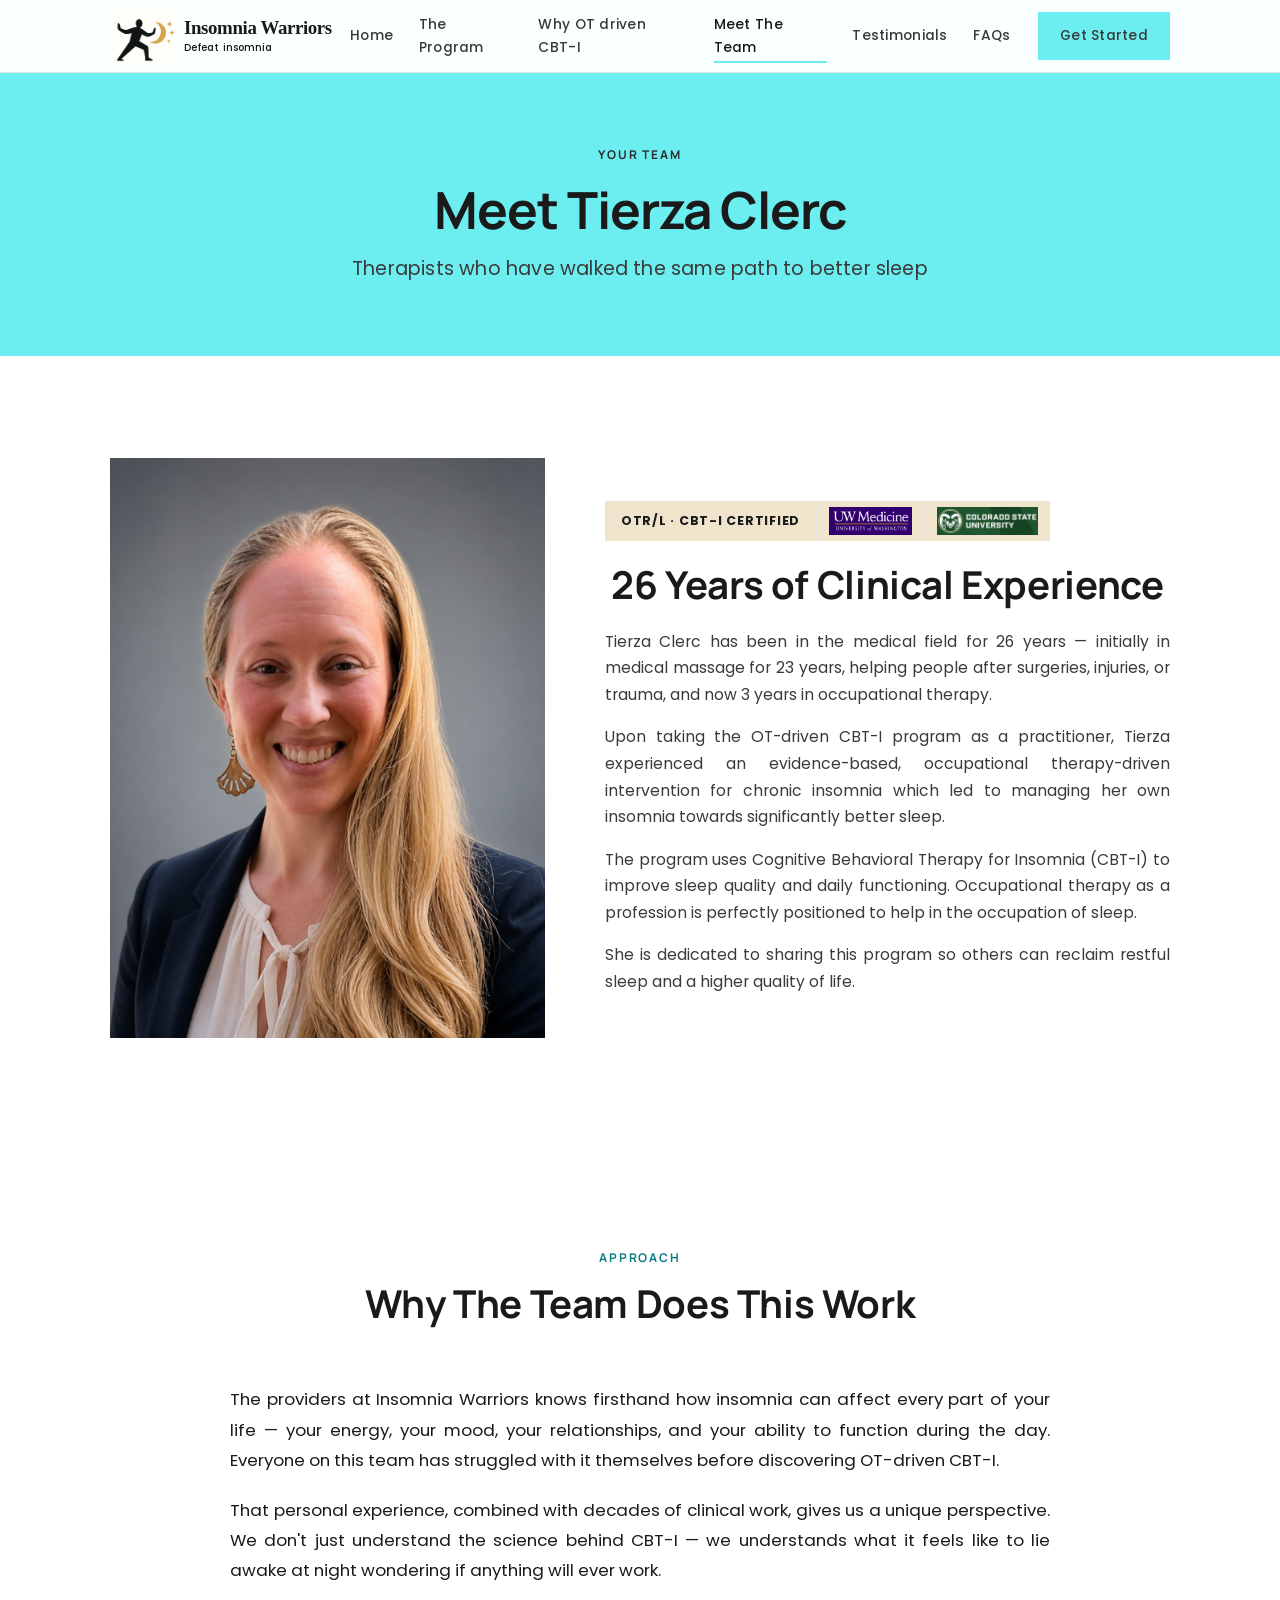
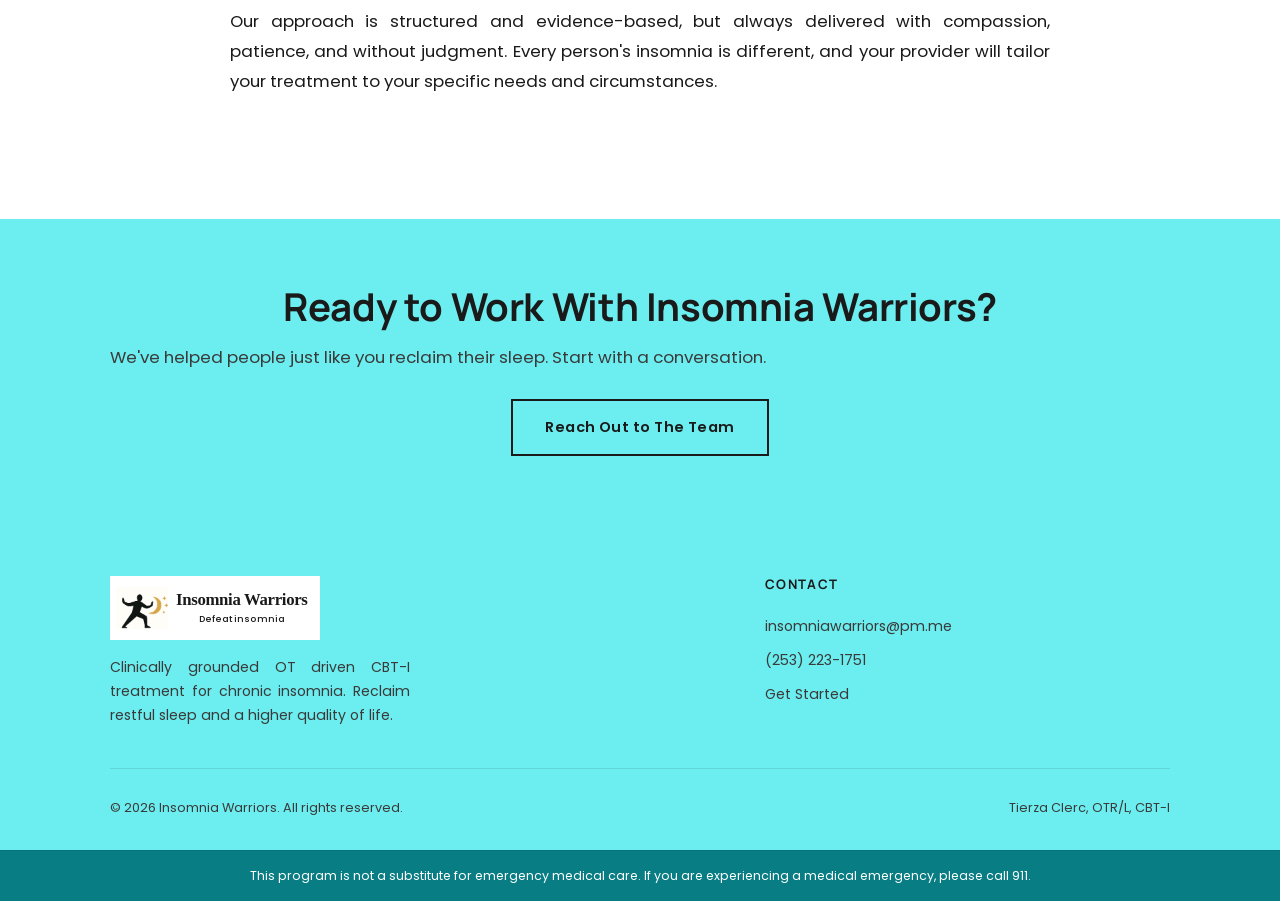
==== about.html @ e875974c "css cleanup" ====
<!DOCTYPE html>
<html lang="en">
<head>
  <meta charset="UTF-8">
  <meta name="viewport" content="width=device-width, initial-scale=1.0">
  <title>Meet Tierza Clerc — Insomnia Warriors</title>
  <meta name="description" content="Meet Tierza Clerc, OTR/L, CBT-I — a therapist with 26 years of clinical experience who has walked the same path to better sleep.">
  <link rel="canonical" href="https://www.insomniawarriors.com/about.html">
  <meta property="og:title" content="Meet Tierza Clerc — Insomnia Warriors">
  <meta property="og:description" content="Meet Tierza Clerc, OTR/L, CBT-I — a therapist with 26 years of clinical experience who has walked the same path to better sleep.">
  <meta property="og:image" content="https://www.insomniawarriors.com/images/logo.png">
  <meta property="og:url" content="https://www.insomniawarriors.com/about.html">
  <meta property="og:type" content="website">
  <meta property="og:site_name" content="Insomnia Warriors">
  <meta name="twitter:card" content="summary_large_image">
  <meta name="twitter:title" content="Meet Tierza Clerc — Insomnia Warriors">
  <meta name="twitter:description" content="Meet Tierza Clerc, OTR/L, CBT-I — a therapist with 26 years of clinical experience who has walked the same path to better sleep.">
  <meta name="twitter:image" content="https://www.insomniawarriors.com/images/logo.png">
  <link rel="icon" type="image/png" sizes="32x32" href="images/favicons/favicon-32x32.png">
  <link rel="icon" type="image/png" sizes="16x16" href="images/favicons/favicon-16x16.png">
  <link rel="icon" href="images/favicons/favicon.ico" sizes="any">
  <link rel="apple-touch-icon" sizes="180x180" href="images/favicons/apple-touch-icon.png">
  <link rel="manifest" href="site.webmanifest">
  <meta name="theme-color" content="#6CEDEF">
  <link rel="preconnect" href="https://fonts.googleapis.com">
  <link rel="preconnect" href="https://fonts.gstatic.com" crossorigin>
  <link href="https://fonts.googleapis.com/css2?family=Manrope:wght@500;700&family=Poppins:ital,wght@0,300;0,400;0,500;0,600;0,700;1,400&display=swap" rel="stylesheet">
  <link rel="stylesheet" href="styles.css?v=20260510d">
  <script type="application/ld+json">
  {
    "@context": "https://schema.org",
    "@type": "Person",
    "name": "Tierza Clerc",
    "jobTitle": "Occupational Therapist & CBT-I Provider",
    "description": "Tierza Clerc has been in the medical field for 26 years — initially in medical massage for 23 years and now 3 years in occupational therapy. She is CBT-I certified and dedicated to helping people reclaim restful sleep.",
    "image": "https://www.insomniawarriors.com/images/tierza-clerc.png",
    "url": "https://www.insomniawarriors.com/about.html",
    "worksFor": {
        "@type": "MedicalBusiness",
        "name": "Insomnia Warriors",
        "url": "https://www.insomniawarriors.com/"
    },
    "credential": [
        {
            "@type": "EducationalOccupationalCredential",
            "credentialCategory": "OTR/L"
        },
        {
            "@type": "EducationalOccupationalCredential",
            "credentialCategory": "CBT-I Certified"
        }
    ],
    "alumniOf": [
        {
            "@type": "CollegeOrUniversity",
            "name": "UW Medicine",
            "url": "https://www.uwmedicine.org"
        },
        {
            "@type": "CollegeOrUniversity",
            "name": "Colorado State University",
            "url": "https://www.colostate.edu"
        }
    ],
    "knowsAbout": [
        "Cognitive Behavioral Therapy for Insomnia",
        "CBT-I",
        "Occupational Therapy",
        "Chronic Insomnia",
        "Sleep Medicine"
    ]
}
  </script>
</head>
<body>

  <!-- ====== HEADER ====== -->
  <header class="site-header" id="site-header">
    <div class="container header-inner">
      <a href="index.html" class="logo brand-lockup" aria-label="Insomnia Warriors home">
        <img src="images/logo-cropped.png" alt="" class="logo-mark" aria-hidden="true">
        <span class="logo-type">
          <span class="logo-name">Insomnia Warriors</span>
          <span class="logo-tagline">Defeat insomnia</span>
        </span>
      </a>
      <nav class="nav-links" id="nav-links">
        <a href="index.html">Home</a>
        <a href="program.html">The Program</a>
        <a href="why-cbti.html">Why OT driven CBT-I</a>
        <a href="about.html" class="active">Meet The Team</a>
        <a href="testimonials.html">Testimonials</a>
        <a href="faqs.html">FAQs</a>
        <a href="contact.html" class="btn btn-primary nav-cta">Get Started</a>
      </nav>
      <button class="nav-toggle" id="nav-toggle" aria-label="Toggle navigation" aria-controls="nav-links" aria-expanded="false">
        <span></span><span></span><span></span>
      </button>
    </div>
  </header>

  <main>
  <!-- ====== PAGE HEADER ====== -->
  <section class="page-header">
    <div class="container">
      <span class="section-label">Your Team</span>
      <h1>Meet Tierza Clerc</h1>
      <p class="subtitle">Therapists who have walked the same path to better sleep</p>
    </div>
  </section>

  <!-- ====== ABOUT ====== -->
  <section class="section">
    <div class="container">
      <div class="about-grid">
        <div class="about-image">
          <img src="images/tierza-clerc.png" alt="Tierza Clerc, OTR/L, CBT-I">
        </div>
        <div class="about-content">
          <div class="credential-block">
            <span class="credential-tag">OTR/L · CBT-I Certified</span>
            <div class="credentials-bar">
              <a href="https://www.uwmedicine.org" target="_blank" rel="noopener"><img src="images/uw-medicine.png" alt="UW Medicine"></a>
              <a href="https://www.colostate.edu" target="_blank" rel="noopener"><img src="images/colorado-state.png" alt="Colorado State University"></a>
            </div>
          </div>
          <div class="split-lead">
            <h2>26 Years of Clinical Experience</h2>
          </div>
          <p>Tierza Clerc has been in the medical field for 26 years — initially in medical massage for 23 years, helping people after surgeries, injuries, or trauma, and now 3 years in occupational therapy.</p>
          <p>Upon taking the OT-driven CBT-I program as a practitioner, Tierza experienced an evidence-based, occupational therapy-driven intervention for chronic insomnia which led to managing her own insomnia towards significantly better sleep.</p>
          <p>The program uses Cognitive Behavioral Therapy for Insomnia (CBT-I) to improve sleep quality and daily functioning. Occupational therapy as a profession is perfectly positioned to help in the occupation of sleep.</p>
          <p>She is dedicated to sharing this program so others can reclaim restful sleep and a higher quality of life.</p>
        </div>
      </div>
    </div>
  </section>

  <!-- ====== PHILOSOPHY ====== -->
  <section class="section section-cream">
    <div class="container">
      <div class="section-header">
        <span class="section-label">Approach</span>
        <h2>Why The Team Does This Work</h2>
      </div>
      <div class="prose-block">
        <p>The providers at Insomnia Warriors knows firsthand how insomnia can affect every part of your life — your energy, your mood, your relationships, and your ability to function during the day. Everyone on this team has struggled with it themselves before discovering OT-driven CBT-I.</p>
        <p>That personal experience, combined with decades of clinical work, gives us a unique perspective. We don't just understand the science behind CBT-I — we understands what it feels like to lie awake at night wondering if anything will ever work.</p>
        <p>Our approach is structured and evidence-based, but always delivered with compassion, patience, and without judgment. Every person's insomnia is different, and your provider will tailor your treatment to your specific needs and circumstances.</p>
      </div>
    </div>
  </section>

  <!-- ====== CTA ====== -->
  <section class="cta-banner">
    <div class="container">
      <h2>Ready to Work With Insomnia Warriors?</h2>
      <p>We've helped people just like you reclaim their sleep. Start with a conversation.</p>
      <a href="contact.html" class="btn btn-outline">Reach Out to The Team</a>
    </div>
  </section>
  </main>

  <!-- ====== FOOTER ====== -->
  <footer class="site-footer">
    <div class="container">
      <div class="footer-grid">
        <div class="footer-brand">
          <a href="index.html" class="logo footer-lockup" aria-label="Insomnia Warriors home">
            <img src="images/logo-cropped.png" alt="" class="footer-logo-mark" aria-hidden="true">
            <span class="logo-type">
              <span class="logo-name">Insomnia Warriors</span>
              <span class="logo-tagline">Defeat insomnia</span>
            </span>
          </a>
          <p>Clinically grounded OT driven CBT-I treatment for chronic insomnia. Reclaim restful sleep and a higher quality of life.</p>
        </div>
        <div class="footer-links">
          <h4>Contact</h4>
          <a href="mailto:insomniawarriors@pm.me" aria-label="Email Insomnia Warriors" title="Email Insomnia Warriors">insomniawarriors@pm.me</a>
          <a href="tel:+12532231751" aria-label="Call Insomnia Warriors" title="Call Insomnia Warriors">(253) 223-1751</a>
          <a href="contact.html">Get Started</a>
        </div>
      </div>
      <div class="footer-bottom">
        <span>&copy; 2026 Insomnia Warriors. All rights reserved.</span>
        <span>Tierza Clerc, OTR/L, CBT-I</span>
      </div>
    </div>
  </footer>
  <div class="disclaimer">This program is not a substitute for emergency medical care. If you are experiencing a medical emergency, please call 911.</div>

  <script>
    const header = document.getElementById('site-header');
    const navToggle = document.getElementById('nav-toggle');
    const navLinks = document.getElementById('nav-links');
    window.addEventListener('scroll', () => header.classList.toggle('scrolled', window.scrollY > 40));
    navToggle.addEventListener('click', () => {
      const isOpen = navLinks.classList.toggle('open');
      navToggle.setAttribute('aria-expanded', String(isOpen));
      document.body.classList.toggle('nav-open', isOpen);
    });
    navLinks.addEventListener('click', (event) => {
      if (event.target.tagName !== 'A') return;
      navLinks.classList.remove('open');
      navToggle.setAttribute('aria-expanded', 'false');
      document.body.classList.remove('nav-open');
    });
  </script>
</body>
</html>
---- styles.css ----
*, *::before, *::after { box-sizing: border-box; margin: 0; padding: 0; }

.sr-only {
  position: absolute;
  width: 1px;
  height: 1px;
  padding: 0;
  margin: -1px;
  overflow: hidden;
  clip: rect(0,0,0,0);
  white-space: nowrap;
  border: 0;
}

:root {
  --turquoise:       #6CEDEF;
  --turquoise-dark:  #087D83;
  --turquoise-light: #96F3F5;
  --turquoise-pale:  #E8FCFD;
  --black:           #1a1a1a;
  --charcoal:        #2c2c2c;
  --dark-gray:       #3a3a3a;
  --mid-gray:        #6b6b6b;
  --light-gray:      #a0a0a0;
  --border:          #e5e5e5;
  --cream:           var(--turquoise-pale);
  --cream-light:     #f5fcfb;
  --white:           #ffffff;
  --gold:            #8A651F;
  --gold-dark:       #6F5018;
  --gold-light:      #f0e4cc;
  --gold-pale:       #faf5ec;
  --text:            #1a1a1a;
  --text-light:      #6b6b6b;

  --font-heading: 'Manrope', -apple-system, BlinkMacSystemFont, 'Segoe UI', sans-serif;
  --font-body:    'Poppins', -apple-system, BlinkMacSystemFont, 'Segoe UI', sans-serif;

  --section-pad: clamp(60px, 8vw, 120px);
  --container:   1140px;
  --content:     820px;

  --ease: cubic-bezier(0.4, 0, 0.2, 1);
}

html { scroll-behavior: smooth; font-size: 16px; }

body {
  font-family: var(--font-body);
  color: var(--text);
  background: var(--white);
  line-height: 1.7;
  font-weight: 400;
  -webkit-font-smoothing: antialiased;
}

img { max-width: 100%; height: auto; display: block; }
a { color: inherit; text-decoration: none; }

.container {
  width: 100%;
  max-width: var(--container);
  margin: 0 auto;
  padding: 0 clamp(20px, 4vw, 40px);
}

h1, h2, h3, h4 {
  font-family: var(--font-heading);
  font-weight: 700;
  line-height: 1.25;
  color: var(--black);
}
h1 { font-size: clamp(2.2rem, 4vw, 3.4rem); letter-spacing: -0.02em; }
h2 { font-size: clamp(1.8rem, 3vw, 2.6rem); letter-spacing: -0.01em; }
h3 { font-size: clamp(1.3rem, 2vw, 1.6rem); }
h4 { font-size: 1.15rem; }

.subtitle {
  font-family: var(--font-body);
  font-size: clamp(1.05rem, 1.5vw, 1.2rem);
  color: var(--mid-gray);
  font-weight: 400;
  letter-spacing: 0.01em;
  text-align: center;
  text-align-last: center;
}

.section-label {
  display: inline-block;
  font-family: var(--font-heading);
  font-size: 0.75rem;
  font-weight: 700;
  letter-spacing: 0.15em;
  text-transform: uppercase;
  color: var(--turquoise-dark);
  margin-bottom: 12px;
}

p {
  margin-bottom: 1em;
  text-align: justify;
  text-align-last: left;
  text-justify: inter-word;
  hyphens: auto;
}
p:last-child { margin-bottom: 0; }

.nav-links p,
.btn p,
.footer-links p,
.contact-detail p,
.detail-text p,
.form-group p,
.faq-question p,
.benefit-card li,
.comparison-table p {
  text-align: initial;
  text-align-last: initial;
}

.btn {
  display: inline-flex;
  align-items: center;
  gap: 8px;
  font-family: var(--font-body);
  font-size: 0.9rem;
  font-weight: 600;
  padding: 14px 32px;
  border-radius: 0;
  border: 2px solid transparent;
  cursor: pointer;
  transition: background 0.3s var(--ease), border-color 0.3s var(--ease), color 0.3s var(--ease), transform 0.3s var(--ease), box-shadow 0.3s var(--ease);
  letter-spacing: 0.03em;
}

.btn-primary {
  background: var(--black);
  color: var(--white);
  border-color: var(--black);
}
.btn-primary:hover {
  background: var(--charcoal);
  border-color: var(--charcoal);
  transform: translateY(-1px);
  box-shadow: 0 4px 16px rgba(0, 0, 0, 0.15);
}

.btn-outline {
  background: transparent;
  color: var(--black);
  border-color: var(--black);
}
.btn-outline:hover {
  background: var(--black);
  color: var(--white);
  transform: translateY(-1px);
}

.site-header {
  position: fixed;
  top: 0; left: 0; right: 0;
  z-index: 1000;
  background: rgba(255, 255, 255, 0.97);
  backdrop-filter: blur(12px);
  border-bottom: 1px solid var(--border);
  transition: box-shadow 0.3s var(--ease);
}

.site-header.scrolled {
  box-shadow: 0 1px 20px rgba(0,0,0,0.06);
}

.header-inner {
  display: flex;
  align-items: center;
  justify-content: space-between;
  height: 72px;
  gap: 20px;
  position: relative;
}

.logo {
  display: flex;
  align-items: center;
  gap: 12px;
  font-family: var(--font-heading);
  font-size: 1.25rem;
  font-weight: 700;
  color: var(--black);
}

.brand-lockup {
  gap: 10px;
  min-width: 220px;
}

.logo-mark {
  width: 64px;
  height: 64px;
  flex: 0 0 64px;
  object-fit: contain;
}

.logo-type {
  display: flex;
  flex-direction: column;
  justify-content: center;
  line-height: 1;
  white-space: nowrap;
}

.logo-name {
  font-family: Georgia, 'Times New Roman', serif;
  font-size: 1.18rem;
  font-weight: 700;
  letter-spacing: -0.02em;
}

.logo-tagline {
  margin-top: 5px;
  font-family: var(--font-body);
  font-size: 0.62rem;
  font-weight: 500;
  letter-spacing: 0.01em;
}

.nav-links {
  display: flex;
  align-items: center;
  gap: clamp(16px, 2vw, 28px);
}

.nav-links a {
  font-family: var(--font-body);
  font-size: 0.86rem;
  font-weight: 500;
  color: var(--dark-gray);
  position: relative;
  transition: color 0.2s;
  letter-spacing: 0.02em;
}
.nav-links a::after {
  content: '';
  position: absolute;
  bottom: -4px;
  left: 0; right: 0;
  height: 2px;
  background: var(--turquoise);
  transform: scaleX(0);
  transition: transform 0.3s var(--ease);
}
.nav-links a:hover,
.nav-links a.active {
  color: var(--black);
}
.nav-links a:hover::after,
.nav-links a.active::after {
  transform: scaleX(1);
}

.nav-cta {
  margin-left: 2px;
  background: var(--turquoise);
  color: var(--black);
  border-color: var(--turquoise);
  padding: 10px 20px;
  min-height: 44px;
  align-items: center;
  white-space: nowrap;
}
.nav-cta:hover {
  background: var(--turquoise-dark);
  border-color: var(--turquoise-dark);
}
.nav-cta::after { display: none; }

.nav-toggle {
  display: none;
  align-items: center;
  justify-content: center;
  flex-direction: column;
  gap: 5px;
  background: none;
  border: none;
  cursor: pointer;
  padding: 8px;
  width: 42px;
  height: 42px;
  border: 1px solid transparent;
  transition: border-color 0.2s, background-color 0.2s;
  position: relative;
}
.nav-toggle:hover,
.nav-toggle:focus-visible {
  border-color: var(--gold);
  outline: none;
  background: var(--gold-pale);
}
.nav-toggle span {
  display: block;
  width: 24px;
  height: 2px;
  background: var(--black);
  transition: opacity 0.3s var(--ease), transform 0.3s var(--ease);
}

.nav-toggle::after {
  content: '×';
  display: none;
  color: var(--black);
  font-size: 2rem;
  font-weight: 300;
  line-height: 1;
  position: absolute;
  top: 50%;
  left: 50%;
  transform: translate(-50%, -54%);
}

.nav-toggle[aria-expanded="true"] span {
  opacity: 0;
  transform: scaleX(0);
}

.nav-toggle[aria-expanded="true"]::after {
  display: block;
}

.hero {
  position: relative;
  min-height: 92vh;
  display: flex;
  align-items: center;
  overflow: hidden;
  background: var(--turquoise);
  padding-top: 72px;
  padding-bottom: 72px;
}

.hero-content {
  position: relative;
  z-index: 2;
  max-width: 750px;
  text-align: center;
  margin: 0 auto;
}

.hero h1 {
  color: var(--black);
  margin-bottom: 20px;
}

.hero-subtitle {
  color: var(--black);
  font-weight: 500;
  margin-bottom: 20px;
}

.hero .subtitle {
  color: var(--black);
  margin-bottom: 28px;
  font-size: 1.1rem;
  font-weight: 400;
  line-height: 1.8;
  text-align: justify;
  text-align-last: left;
}

.hero-actions {
  display: flex;
  gap: 16px;
  flex-wrap: wrap;
  margin-top: 36px;
  justify-content: center;
}

.section {
  padding: var(--section-pad) 0;
}

.section-dark {
  background: var(--turquoise);
  color: var(--black);
}
.section-dark h2, .section-dark h3, .section-dark h4 { color: var(--black); }
.section-dark .section-label { color: var(--charcoal); }

.section-cream { background: var(--white); }

.section-header {
  text-align: center;
  max-width: var(--content);
  margin: 0 auto 56px;
}

.section-header p {
  color: var(--text-light);
  margin-top: 16px;
  font-size: 1.05rem;
  text-align: justify;
  text-align-last: left;
}

.section-footnote {
  color: var(--text-light);
  max-width: var(--content);
  margin-left: auto;
  margin-right: auto;
}

.split-lead {
  text-align: center;
  max-width: var(--content);
  margin-left: auto;
  margin-right: auto;
}

.split-lead p {
  text-align: justify;
  text-align-last: left;
}

.split-lead h2 {
  margin-bottom: 16px;
}

.split-lead p {
  color: var(--text-light);
}

.split-lead .subtitle {
  text-align: center;
  text-align-last: center;
}

.symptoms-grid {
  display: grid;
  grid-template-columns: repeat(auto-fit, minmax(300px, 1fr));
  gap: 20px;
  margin-top: 40px;
}

.symptom-card {
  display: flex;
  align-items: flex-start;
  gap: 16px;
  padding: 24px;
  background: var(--white);
  border: 1px solid var(--border);
  transition: border-color 0.3s var(--ease), box-shadow 0.3s var(--ease);
}

.symptom-card:hover {
  border-color: var(--turquoise);
  box-shadow: 0 4px 20px rgba(214, 163, 75, 0.08);
}

.symptom-icon {
  flex-shrink: 0;
  width: 40px;
  height: 40px;
  display: flex;
  align-items: center;
  justify-content: center;
  background: var(--turquoise-pale);
  color: var(--turquoise-dark);
  font-size: 1.2rem;
}

.symptom-card p {
  font-size: 0.95rem;
  line-height: 1.6;
  color: var(--dark-gray);
}

.about-grid {
  display: grid;
  grid-template-columns: 1fr 1.3fr;
  gap: 60px;
  align-items: center;
}

.about-image {
  position: relative;
  overflow: hidden;
  aspect-ratio: 3/4;
  background: var(--cream);
}

.about-image img {
  width: 100%;
  height: 100%;
  object-fit: cover;
}

.credential-block {
  display: inline-flex;
  align-items: center;
  gap: 0;
  margin-bottom: 20px;
}

.about-content .credential-tag {
  display: flex;
  align-items: center;
  padding: 6px 16px;
  background: var(--gold-light);
  color: var(--black);
  font-size: 0.78rem;
  font-weight: 700;
  letter-spacing: 0.06em;
  text-transform: uppercase;
  height: 40px;
}

.about-content p { color: var(--dark-gray); font-size: 0.98rem; }
.about-content .split-lead { margin-bottom: 20px; }
.about-content .split-lead .subtitle { margin-bottom: 0; }

.cta-wrapper {
  text-align: center;
  margin-top: 20px;
}

.credentials-bar {
  display: flex;
  align-items: center;
  gap: 0;
  flex-wrap: nowrap;
}

.credentials-bar a {
  display: flex;
  align-items: center;
  height: 40px;
  padding: 4px 12px;
  background: var(--gold-light);
  border-left: 1px solid var(--border);
}

.credentials-bar img {
  height: 28px;
  width: auto;
}

.diff-grid {
  display: grid;
  grid-template-columns: repeat(auto-fit, minmax(220px, 1fr));
  gap: 32px;
  margin-top: 48px;
}

.diff-card {
  text-align: center;
  padding: 36px 24px;
}

.diff-card h4 { margin-bottom: 10px; }
.diff-card p { font-size: 0.9rem; color: var(--dark-gray); }

.steps {
  counter-reset: step;
  max-width: var(--content);
  margin: 48px auto 0;
}

.step {
  display: flex;
  gap: 28px;
  padding-bottom: 40px;
  position: relative;
}

.step:not(:last-child)::before {
  content: '';
  position: absolute;
  left: 23px;
  top: 52px;
  bottom: 0;
  width: 2px;
  background: var(--border);
}

.step-number {
  flex-shrink: 0;
  counter-increment: step;
  width: 48px;
  height: 48px;
  display: flex;
  align-items: center;
  justify-content: center;
  background: var(--turquoise-dark);
  color: var(--white);
  font-family: var(--font-heading);
  font-size: 1.1rem;
  font-weight: 700;
}

.step-content h4 {
  margin-bottom: 8px;
  padding-top: 4px;
  color: var(--gold);
}

.step-content p {
  font-size: 0.93rem;
  color: var(--text-light);
  line-height: 1.7;
}

.benefits-grid {
  display: grid;
  grid-template-columns: repeat(auto-fit, minmax(320px, 1fr));
  gap: 28px;
}

.benefit-card {
  padding: 32px;
  background: var(--white);
  border: 1px solid var(--border);
  transition: transform 0.3s var(--ease), box-shadow 0.3s var(--ease);
  text-align: center;
}

.benefit-card:hover {
  transform: translateY(-3px);
  box-shadow: 0 8px 30px rgba(0,0,0,0.06);
}

.benefit-card h4 {
  margin-bottom: 12px;
  display: flex;
  align-items: center;
  justify-content: center;
  gap: 10px;
}

.benefit-card h4 .icon { color: var(--turquoise-dark); font-size: 1.2rem; }

.benefit-card p {
  font-size: 0.92rem;
  color: var(--text-light);
  text-align: justify;
  text-align-last: left;
}

.benefit-card ul {
  list-style: none;
  margin-top: 10px;
  max-width: 360px;
  margin-left: auto;
  margin-right: auto;
  padding-left: 0;
  text-align: left;
}

.benefit-card li {
  position: relative;
  padding-left: 20px;
  margin-bottom: 6px;
  font-size: 0.9rem;
  color: var(--text-light);
}

.benefit-card li::before {
  content: '✓';
  position: absolute;
  left: 0;
  color: var(--turquoise-dark);
  font-weight: 700;
}

.testimonials-grid {
  display: grid;
  grid-template-columns: repeat(auto-fit, minmax(340px, 1fr));
  gap: 32px;
}

.testimonial-card {
  padding: 36px;
  background: var(--white);
  border: 1px solid var(--border);
  position: relative;
}

.testimonial-card::before {
  content: '"';
  font-family: var(--font-heading);
  font-size: 4rem;
  color: var(--turquoise-dark);
  position: absolute;
  top: 16px;
  left: 28px;
  line-height: 1;
  opacity: 0.3;
}

.testimonial-card blockquote {
  font-family: var(--font-body);
  font-size: 1rem;
  line-height: 1.8;
  color: var(--dark-gray);
  margin-bottom: 20px;
  font-style: italic;
}

.testimonial-author {
  display: flex;
  align-items: center;
  gap: 14px;
}

.testimonial-author img {
  width: 48px;
  height: 48px;
  border-radius: 50%;
  object-fit: cover;
}

.testimonial-author-name {
  font-weight: 700;
  color: var(--black);
  font-size: 0.9rem;
}

.stars {
  color: var(--turquoise-dark);
  margin-bottom: 16px;
  letter-spacing: 2px;
}

.faq-list {
  max-width: var(--content);
  margin: 0 auto;
}

.faq-item {
  border-bottom: 1px solid var(--border);
}

.faq-question {
  display: flex;
  align-items: center;
  justify-content: space-between;
  width: 100%;
  padding: 22px 0;
  background: none;
  border: none;
  cursor: pointer;
  font-family: var(--font-body);
  font-size: 1.02rem;
  font-weight: 600;
  color: var(--black);
  text-align: left;
  transition: color 0.2s;
}

.faq-question:hover { color: var(--turquoise-dark); }

.faq-toggle {
  flex-shrink: 0;
  width: 28px;
  height: 28px;
  display: flex;
  align-items: center;
  justify-content: center;
  background: var(--turquoise-pale);
  color: var(--turquoise-dark);
  font-size: 1.2rem;
  transition: background 0.3s var(--ease), color 0.3s var(--ease), transform 0.3s var(--ease);
}

.faq-item.open .faq-toggle {
  background: var(--turquoise-dark);
  color: var(--white);
  transform: rotate(45deg);
}

.faq-answer {
  max-height: 0;
  overflow: hidden;
  transition: max-height 0.4s var(--ease), padding 0.3s;
}

.faq-item.open .faq-answer {
  max-height: 600px;
  padding-bottom: 22px;
}

.faq-answer p {
  font-size: 0.94rem;
  color: var(--text-light);
  line-height: 1.8;
}

.prose-block {
  max-width: var(--content);
  margin: 0 auto;
}

.prose-block p {
  font-size: 1.05rem;
  line-height: 1.8;
  margin-bottom: 20px;
}

.social-proof {
  display: inline-flex;
  align-items: center;
  gap: 12px;
  padding: 20px 32px;
  background: var(--turquoise-pale);
  border-left: 4px solid var(--turquoise);
}

.social-proof .strong {
  color: var(--black);
  font-size: 1.1rem;
  display: block;
}

.social-proof span {
  color: var(--text-light);
  font-size: 0.88rem;
}

.privacy-note {
  max-width: 600px;
  margin: 24px auto 0;
  text-align: center;
  font-size: 0.8rem;
  color: var(--light-gray);
  font-style: italic;
}

.contact-grid {
  display: grid;
  grid-template-columns: 1fr 1.2fr;
  gap: 60px;
  align-items: start;
}

.contact-info .split-lead { margin-bottom: 32px; }

.contact-detail {
  display: flex;
  align-items: center;
  gap: 14px;
  padding: 16px 0;
}

.contact-detail:not(:last-child) {
  border-bottom: 1px solid var(--border);
}

.contact-detail .icon-box {
  width: 44px;
  height: 44px;
  display: flex;
  align-items: center;
  justify-content: center;
  background: var(--turquoise-pale);
  color: var(--turquoise-dark);
  font-size: 1.1rem;
}

.contact-detail .detail-text strong {
  display: block;
  font-size: 0.82rem;
  text-transform: uppercase;
  letter-spacing: 0.08em;
  color: var(--text-light);
  font-weight: 500;
  margin-bottom: 2px;
}

.contact-detail .detail-text a,
.contact-detail .detail-text span {
  font-weight: 600;
  color: var(--black);
  font-size: 1rem;
}

.contact-form {
  background: var(--white);
  padding: 40px;
  border: 1px solid var(--border);
  box-shadow: 0 4px 24px rgba(0,0,0,0.04);
}

.contact-form h3 {
  margin-bottom: 24px;
}

.contact-form .btn {
  width: 100%;
  justify-content: center;
}

.info-callout {
  margin-top: 36px;
  padding: 24px;
  background: var(--turquoise-pale);
  border-left: 4px solid var(--turquoise);
}

.info-callout h4 {
  margin-bottom: 8px;
  font-size: 0.95rem;
}

.info-callout p {
  font-size: 0.88rem;
  color: var(--dark-gray);
  margin: 0;
}

.form-group {
  margin-bottom: 20px;
}

.form-group label {
  display: block;
  font-size: 0.85rem;
  font-weight: 600;
  color: var(--black);
  margin-bottom: 6px;
}

.form-group input,
.form-group textarea,
.form-group select {
  width: 100%;
  padding: 12px 16px;
  border: 1px solid var(--border);
  font-family: var(--font-body);
  font-size: 0.95rem;
  color: var(--text);
  background: var(--cream-light);
  transition: border-color 0.2s, box-shadow 0.2s;
}

.form-group input:focus,
.form-group textarea:focus,
.form-group select:focus {
  outline: none;
  border-color: var(--turquoise);
  box-shadow: 0 0 0 3px rgba(108, 237, 239, 0.15);
}

.form-group textarea { min-height: 120px; resize: vertical; }

.form-row {
  display: grid;
  grid-template-columns: 1fr 1fr;
  gap: 16px;
}

.cta-banner {
  background: var(--turquoise);
  padding: 64px 0;
  text-align: center;
}

.cta-banner h2 { color: var(--black); margin-bottom: 12px; }
.cta-banner p { color: var(--dark-gray); margin-bottom: 28px; font-size: 1.05rem; }

.site-footer {
  background: var(--turquoise);
  color: var(--dark-gray);
  padding: 56px 0 32px;
}

.footer-grid {
  display: grid;
  grid-template-columns: minmax(0, 1.5fr) minmax(220px, 1fr);
  gap: 48px;
  padding-bottom: 40px;
  border-bottom: 1px solid rgba(0,0,0,0.1);
}

.footer-brand .logo {
  color: var(--black);
  margin-bottom: 16px;
}

.footer-lockup {
  align-items: center;
  gap: 8px;
  width: fit-content;
  min-height: 64px;
  padding: 6px 12px 6px 6px;
  background: var(--white);
}

.footer-logo-mark {
  width: 52px;
  height: 52px;
  flex: 0 0 52px;
  object-fit: contain;
}

.footer-lockup .logo-type {
  height: 52px;
  align-items: center;
  text-align: center;
}

.footer-lockup .logo-name {
  font-size: 1.05rem;
}

.footer-lockup .logo-tagline {
  font-size: 0.58rem;
}

.footer-brand p { font-size: 0.88rem; line-height: 1.7; max-width: 300px; }

.footer-links h4 {
  color: var(--black);
  font-family: var(--font-heading);
  font-size: 0.82rem;
  font-weight: 700;
  text-transform: uppercase;
  letter-spacing: 0.1em;
  margin-bottom: 18px;
}

.footer-links a {
  display: block;
  padding: 5px 0;
  font-size: 0.88rem;
  color: var(--dark-gray);
  transition: color 0.2s;
}
.footer-links a:hover { color: var(--black); }

.footer-bottom {
  display: flex;
  justify-content: space-between;
  align-items: center;
  padding-top: 28px;
  font-size: 0.8rem;
}

.disclaimer {
  background: var(--turquoise-dark);
  padding: 14px 0;
  text-align: center;
  font-size: 0.78rem;
  color: var(--white);
  border-top: 1px solid rgba(0,0,0,0.08);
}

.text-center:not(p) { text-align: center; }
.mt-4 { margin-top: 32px; }

.section.note-section {
  padding-top: 48px;
  padding-bottom: 48px;
}

.page-header {
  background: var(--turquoise);
  padding: 140px 0 70px;
  text-align: center;
}
.page-header h1 { color: var(--black); margin-bottom: 12px; }
.page-header .subtitle { color: var(--dark-gray); }
.page-header .section-label { color: var(--charcoal); }

.stat-bar {
  display: grid;
  grid-template-columns: repeat(2, 1fr);
  text-align: center;
  gap: 0;
  background: var(--white);
  overflow: hidden;
  box-shadow: 0 4px 30px rgba(0,0,0,0.06);
  margin-top: -48px;
  position: relative;
  z-index: 10;
  border: 1px solid var(--border);
}

.stat-item {
  padding: 32px 20px;
}
.stat-item:not(:last-child) {
  border-right: 1px solid var(--border);
}

.stat-number {
  font-family: var(--font-heading);
  font-size: clamp(1.6rem, 2.5vw, 2.2rem);
  font-weight: 700;
  color: var(--turquoise-dark);
}

.stat-label {
  font-size: 0.82rem;
  color: var(--text-light);
  margin-top: 4px;
  text-transform: uppercase;
  letter-spacing: 0.06em;
}

.comparison-table {
  width: 100%;
  border-collapse: collapse;
  font-size: 0.93rem;
}
.comparison-table thead tr {
  border-bottom: 2px solid var(--black);
}
.comparison-table th {
  padding: 14px 16px;
  font-weight: 600;
  text-align: center;
}
.comparison-table th:first-child { text-align: left; }
.comparison-table th.highlight { color: var(--turquoise-dark); }
.comparison-table th.muted { color: var(--text-light); }
.comparison-table tbody tr {
  border-bottom: 1px solid var(--border);
}
.comparison-table td {
  padding: 14px 16px;
}
.comparison-table td:first-child { font-weight: 500; }
.comparison-table td.check {
  text-align: center;
  color: var(--turquoise-dark);
  font-size: 1.1rem;
}
.comparison-table td.cross {
  text-align: center;
  color: var(--light-gray);
}

.callout {
  max-width: var(--content);
  margin: 0 auto;
  padding: 32px 36px;
  background: var(--cream);
}
.callout h4 {
  margin-bottom: 12px;
  text-align: center;
}
.callout p { font-size: 0.93rem; color: var(--dark-gray); }
.callout p:last-child { margin-bottom: 0; }

@media (max-width: 900px) {
  .about-grid,
  .contact-grid {
    grid-template-columns: 1fr;
    gap: 40px;
  }

  .about-content {
    text-align: center;
  }

  .credential-block {
    justify-content: center;
  }

  .footer-grid {
    grid-template-columns: 1fr;
    gap: 32px;
  }

  .stat-bar {
    grid-template-columns: 1fr;
    margin-top: 0;
  }

  .stat-item:not(:last-child) {
    border-right: none;
    border-bottom: 1px solid var(--border);
  }
}

@media (max-width: 1040px) {
  .header-inner { height: 72px; }

  .brand-lockup {
    min-width: 0;
  }

  .brand-lockup .logo-type {
    position: absolute;
    top: 50%;
    left: 50%;
    align-items: center;
    text-align: center;
    transform: translate(-50%, -50%);
  }

  .nav-links { display: none; }
  .nav-toggle { display: flex; }

  .nav-links.open {
    display: flex;
    flex-direction: column;
    position: absolute;
    top: 72px;
    right: clamp(20px, 4vw, 40px);
    left: auto;
    bottom: auto;
    width: min(320px, calc(100vw - 40px));
    height: auto;
    min-height: 0;
    z-index: 1001;
    background: var(--white);
    padding: 22px;
    gap: 16px;
    border: 1px solid var(--border);
    box-shadow: 0 18px 40px rgba(0,0,0,0.14);
  }

  .nav-links.open a {
    font-size: 0.95rem;
    text-align: left;
  }

  .nav-links.open .nav-cta {
    margin: 6px 0 0;
    width: 100%;
    justify-content: center;
  }

  .hero {
    min-height: 92vh;
    padding-top: 96px;
    padding-bottom: 72px;
  }

  .hero-actions {
    flex-direction: column;
    align-items: center;
  }

  .hero-actions .btn {
    width: 100%;
    max-width: 300px;
    justify-content: center;
  }

  .form-row { grid-template-columns: 1fr; }

  .footer-bottom { flex-direction: column; gap: 12px; text-align: center; }

  .testimonials-grid { grid-template-columns: 1fr; }

  .credentials-bar img { height: 32px; }
}


@media (max-width: 480px) {
  h1 { font-size: 1.75rem; }
  h2 { font-size: 1.35rem; }
  .section { padding: 48px 0; }
  .page-header { padding: 100px 0 40px; }
  .hero {
    min-height: 86vh;
    padding-top: 96px;
    padding-bottom: 64px;
  }
  .hero h1 { font-size: 2rem; }
  .benefits-grid { grid-template-columns: 1fr; }
  .comparison-table { font-size: 0.85rem; }
  .btn { padding: 12px 24px; font-size: 0.9rem; }
}
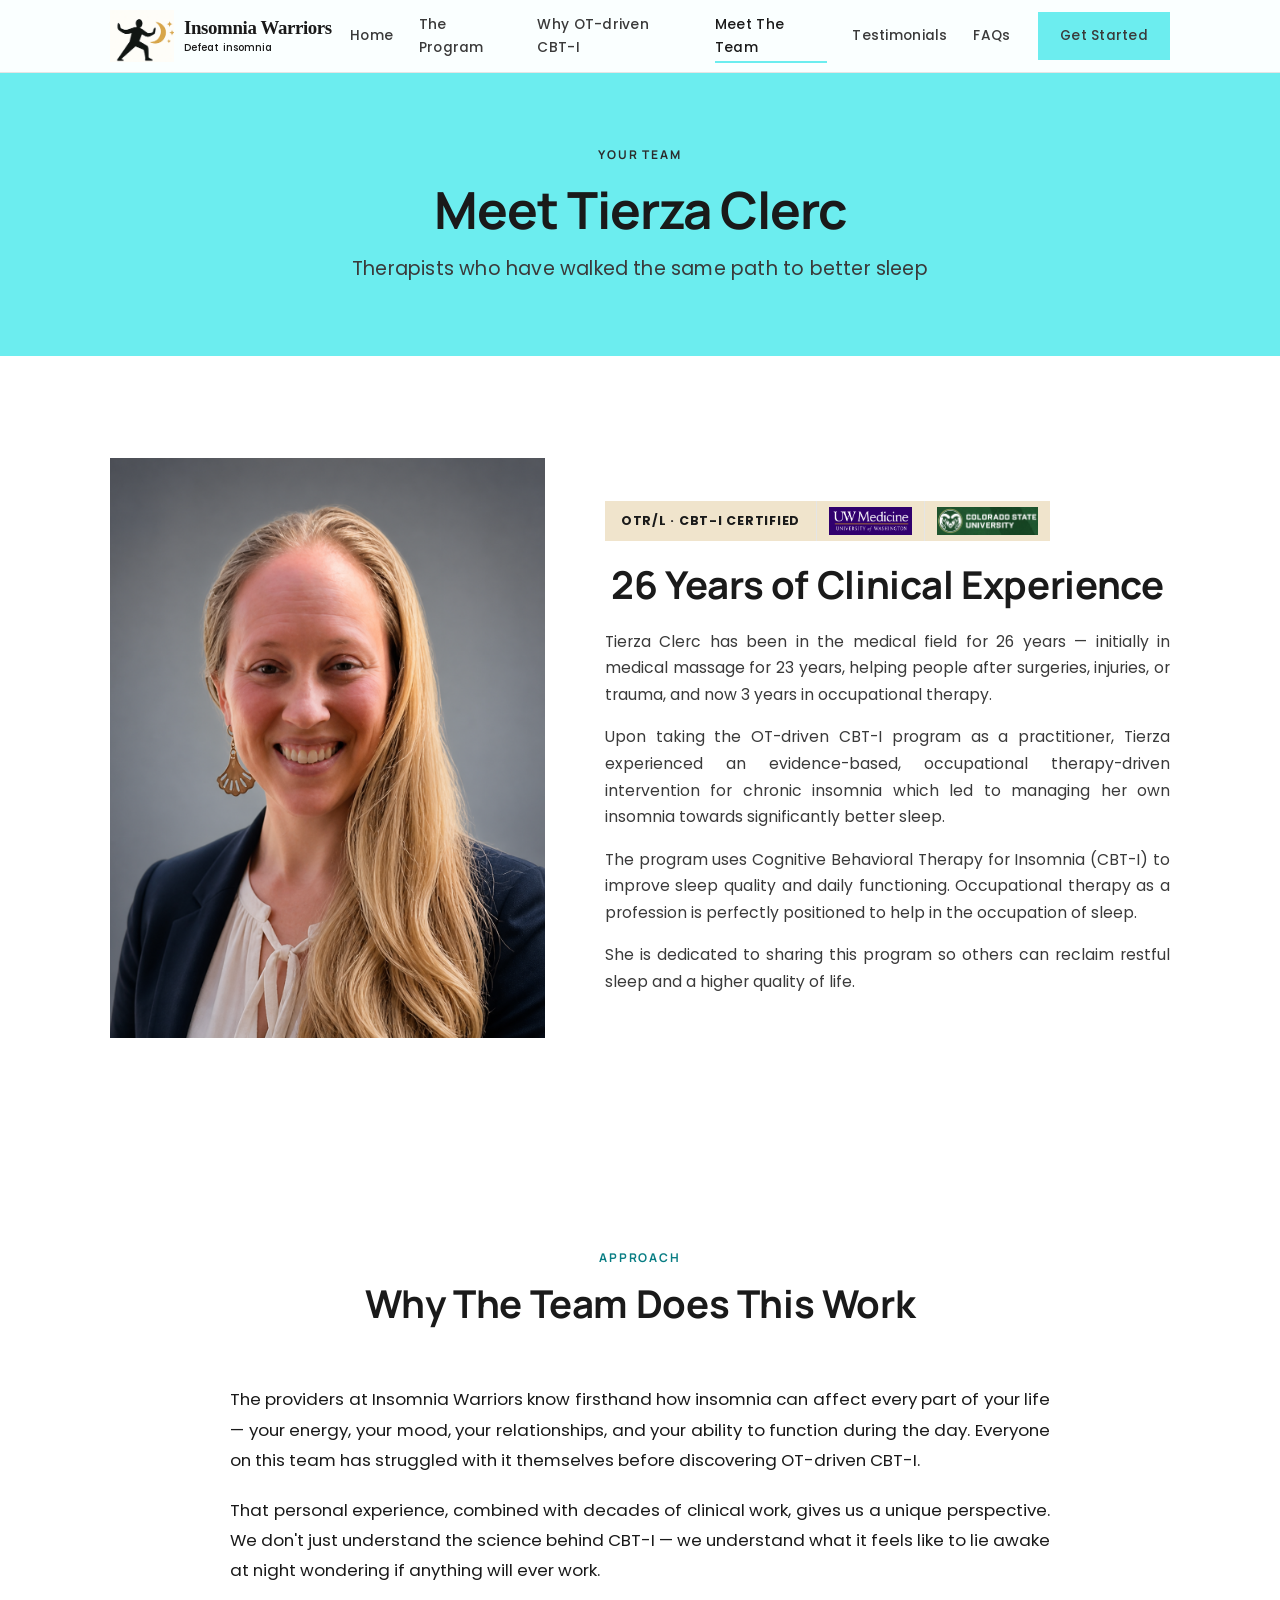
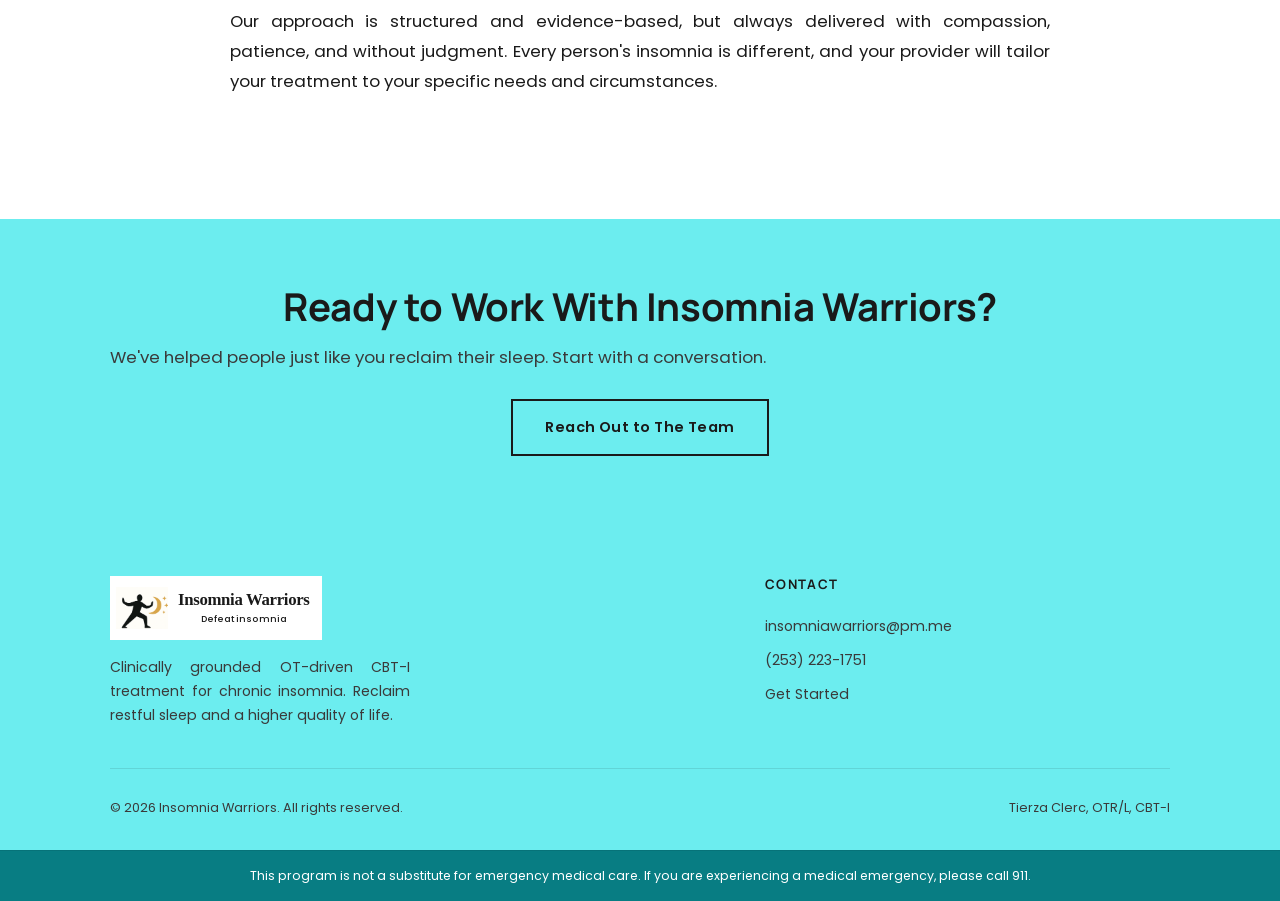
==== commit 64252a49: "wordings and paragraph changes" ====
--- a/about.html
+++ b/about.html
@@ -25,7 +25,7 @@
   <link rel="preconnect" href="https://fonts.googleapis.com">
   <link rel="preconnect" href="https://fonts.gstatic.com" crossorigin>
   <link href="https://fonts.googleapis.com/css2?family=Manrope:wght@500;700&family=Poppins:ital,wght@0,300;0,400;0,500;0,600;0,700;1,400&display=swap" rel="stylesheet">
-  <link rel="stylesheet" href="styles.css?v=20260510d">
+  <link rel="stylesheet" href="styles.css?v=20260510e">
   <script type="application/ld+json">
   {
     "@context": "https://schema.org",
@@ -77,7 +77,7 @@
   <!-- ====== HEADER ====== -->
   <header class="site-header" id="site-header">
     <div class="container header-inner">
-      <a href="index.html" class="logo brand-lockup" aria-label="Insomnia Warriors home">
+      <a href="index.html" class="logo-lockup logo-lockup-header" aria-label="Insomnia Warriors home">
         <img src="images/logo-cropped.png" alt="" class="logo-mark" aria-hidden="true">
         <span class="logo-type">
           <span class="logo-name">Insomnia Warriors</span>
@@ -87,7 +87,7 @@
       <nav class="nav-links" id="nav-links">
         <a href="index.html">Home</a>
         <a href="program.html">The Program</a>
-        <a href="why-cbti.html">Why OT driven CBT-I</a>
+        <a href="why-cbti.html">Why OT-driven CBT-I</a>
         <a href="about.html" class="active">Meet The Team</a>
         <a href="testimonials.html">Testimonials</a>
         <a href="faqs.html">FAQs</a>
@@ -144,8 +144,8 @@
         <h2>Why The Team Does This Work</h2>
       </div>
       <div class="prose-block">
-        <p>The providers at Insomnia Warriors knows firsthand how insomnia can affect every part of your life — your energy, your mood, your relationships, and your ability to function during the day. Everyone on this team has struggled with it themselves before discovering OT-driven CBT-I.</p>
-        <p>That personal experience, combined with decades of clinical work, gives us a unique perspective. We don't just understand the science behind CBT-I — we understands what it feels like to lie awake at night wondering if anything will ever work.</p>
+        <p>The providers at Insomnia Warriors know firsthand how insomnia can affect every part of your life — your energy, your mood, your relationships, and your ability to function during the day. Everyone on this team has struggled with it themselves before discovering OT-driven CBT-I.</p>
+        <p>That personal experience, combined with decades of clinical work, gives us a unique perspective. We don't just understand the science behind CBT-I — we understand what it feels like to lie awake at night wondering if anything will ever work.</p>
         <p>Our approach is structured and evidence-based, but always delivered with compassion, patience, and without judgment. Every person's insomnia is different, and your provider will tailor your treatment to your specific needs and circumstances.</p>
       </div>
     </div>
@@ -166,14 +166,14 @@
     <div class="container">
       <div class="footer-grid">
         <div class="footer-brand">
-          <a href="index.html" class="logo footer-lockup" aria-label="Insomnia Warriors home">
-            <img src="images/logo-cropped.png" alt="" class="footer-logo-mark" aria-hidden="true">
+          <a href="index.html" class="logo-lockup logo-lockup-footer" aria-label="Insomnia Warriors home">
+            <img src="images/logo-cropped.png" alt="" class="logo-mark" aria-hidden="true">
             <span class="logo-type">
               <span class="logo-name">Insomnia Warriors</span>
               <span class="logo-tagline">Defeat insomnia</span>
             </span>
           </a>
-          <p>Clinically grounded OT driven CBT-I treatment for chronic insomnia. Reclaim restful sleep and a higher quality of life.</p>
+          <p>Clinically grounded OT-driven CBT-I treatment for chronic insomnia. Reclaim restful sleep and a higher quality of life.</p>
         </div>
         <div class="footer-links">
           <h4>Contact</h4>
--- a/styles.css
+++ b/styles.css
@@ -23,8 +23,9 @@
   --mid-gray:        #6b6b6b;
   --light-gray:      #a0a0a0;
   --border:          #e5e5e5;
-  --cream:           var(--turquoise-pale);
-  --cream-light:     #f5fcfb;
+  --surface-white:   #ffffff;
+  --surface-aqua:    var(--turquoise);
+  --surface-pale:    var(--turquoise-pale);
   --white:           #ffffff;
   --gold:            #8A651F;
   --gold-dark:       #6F5018;
@@ -98,24 +99,14 @@
 
 p {
   margin-bottom: 1em;
+}
+p:last-child { margin-bottom: 0; }
+
+p:not(.subtitle) {
   text-align: justify;
   text-align-last: left;
   text-justify: inter-word;
   hyphens: auto;
-}
-p:last-child { margin-bottom: 0; }
-
-.nav-links p,
-.btn p,
-.footer-links p,
-.contact-detail p,
-.detail-text p,
-.form-group p,
-.faq-question p,
-.benefit-card li,
-.comparison-table p {
-  text-align: initial;
-  text-align-last: initial;
 }
 
 .btn {
@@ -179,18 +170,17 @@
   position: relative;
 }
 
-.logo {
-  display: flex;
-  align-items: center;
-  gap: 12px;
+.logo-lockup {
+  display: flex;
+  align-items: center;
+  gap: 10px;
   font-family: var(--font-heading);
   font-size: 1.25rem;
   font-weight: 700;
   color: var(--black);
 }
 
-.brand-lockup {
-  gap: 10px;
+.logo-lockup-header {
   min-width: 220px;
 }
 
@@ -222,6 +212,33 @@
   font-size: 0.62rem;
   font-weight: 500;
   letter-spacing: 0.01em;
+}
+
+.logo-lockup-footer {
+  width: fit-content;
+  min-height: 64px;
+  padding: 6px 12px 6px 6px;
+  background: var(--white);
+}
+
+.logo-lockup-footer .logo-mark {
+  width: 52px;
+  height: 52px;
+  flex-basis: 52px;
+}
+
+.logo-lockup-footer .logo-type {
+  height: 52px;
+  align-items: center;
+  text-align: center;
+}
+
+.logo-lockup-footer .logo-name {
+  font-size: 1.05rem;
+}
+
+.logo-lockup-footer .logo-tagline {
+  font-size: 0.58rem;
 }
 
 .nav-links {
@@ -356,7 +373,7 @@
   margin-bottom: 20px;
 }
 
-.hero .subtitle {
+.hero-copy {
   color: var(--black);
   margin-bottom: 28px;
   font-size: 1.1rem;
@@ -379,13 +396,13 @@
 }
 
 .section-dark {
-  background: var(--turquoise);
+  background: var(--surface-aqua);
   color: var(--black);
 }
 .section-dark h2, .section-dark h3, .section-dark h4 { color: var(--black); }
 .section-dark .section-label { color: var(--charcoal); }
 
-.section-cream { background: var(--white); }
+.section-cream { background: var(--surface-white); }
 
 .section-header {
   text-align: center;
@@ -397,8 +414,6 @@
   color: var(--text-light);
   margin-top: 16px;
   font-size: 1.05rem;
-  text-align: justify;
-  text-align-last: left;
 }
 
 .section-footnote {
@@ -415,22 +430,12 @@
   margin-right: auto;
 }
 
-.split-lead p {
-  text-align: justify;
-  text-align-last: left;
-}
-
 .split-lead h2 {
   margin-bottom: 16px;
 }
 
 .split-lead p {
   color: var(--text-light);
-}
-
-.split-lead .subtitle {
-  text-align: center;
-  text-align-last: center;
 }
 
 .symptoms-grid {
@@ -484,7 +489,7 @@
   position: relative;
   overflow: hidden;
   aspect-ratio: 3/4;
-  background: var(--cream);
+  background: var(--surface-pale);
 }
 
 .about-image img {
@@ -640,8 +645,6 @@
 .benefit-card p {
   font-size: 0.92rem;
   color: var(--text-light);
-  text-align: justify;
-  text-align-last: left;
 }
 
 .benefit-card ul {
@@ -936,7 +939,7 @@
   font-family: var(--font-body);
   font-size: 0.95rem;
   color: var(--text);
-  background: var(--cream-light);
+  background: var(--surface-pale);
   transition: border-color 0.2s, box-shadow 0.2s;
 }
 
@@ -979,39 +982,9 @@
   border-bottom: 1px solid rgba(0,0,0,0.1);
 }
 
-.footer-brand .logo {
+.footer-brand .logo-lockup {
   color: var(--black);
   margin-bottom: 16px;
-}
-
-.footer-lockup {
-  align-items: center;
-  gap: 8px;
-  width: fit-content;
-  min-height: 64px;
-  padding: 6px 12px 6px 6px;
-  background: var(--white);
-}
-
-.footer-logo-mark {
-  width: 52px;
-  height: 52px;
-  flex: 0 0 52px;
-  object-fit: contain;
-}
-
-.footer-lockup .logo-type {
-  height: 52px;
-  align-items: center;
-  text-align: center;
-}
-
-.footer-lockup .logo-name {
-  font-size: 1.05rem;
-}
-
-.footer-lockup .logo-tagline {
-  font-size: 0.58rem;
 }
 
 .footer-brand p { font-size: 0.88rem; line-height: 1.7; max-width: 300px; }
@@ -1052,7 +1025,6 @@
   border-top: 1px solid rgba(0,0,0,0.08);
 }
 
-.text-center:not(p) { text-align: center; }
 .mt-4 { margin-top: 32px; }
 
 .section.note-section {
@@ -1142,7 +1114,7 @@
   max-width: var(--content);
   margin: 0 auto;
   padding: 32px 36px;
-  background: var(--cream);
+  background: var(--surface-pale);
 }
 .callout h4 {
   margin-bottom: 12px;
@@ -1185,11 +1157,11 @@
 @media (max-width: 1040px) {
   .header-inner { height: 72px; }
 
-  .brand-lockup {
+  .logo-lockup-header {
     min-width: 0;
   }
 
-  .brand-lockup .logo-type {
+  .logo-lockup-header .logo-type {
     position: absolute;
     top: 50%;
     left: 50%;
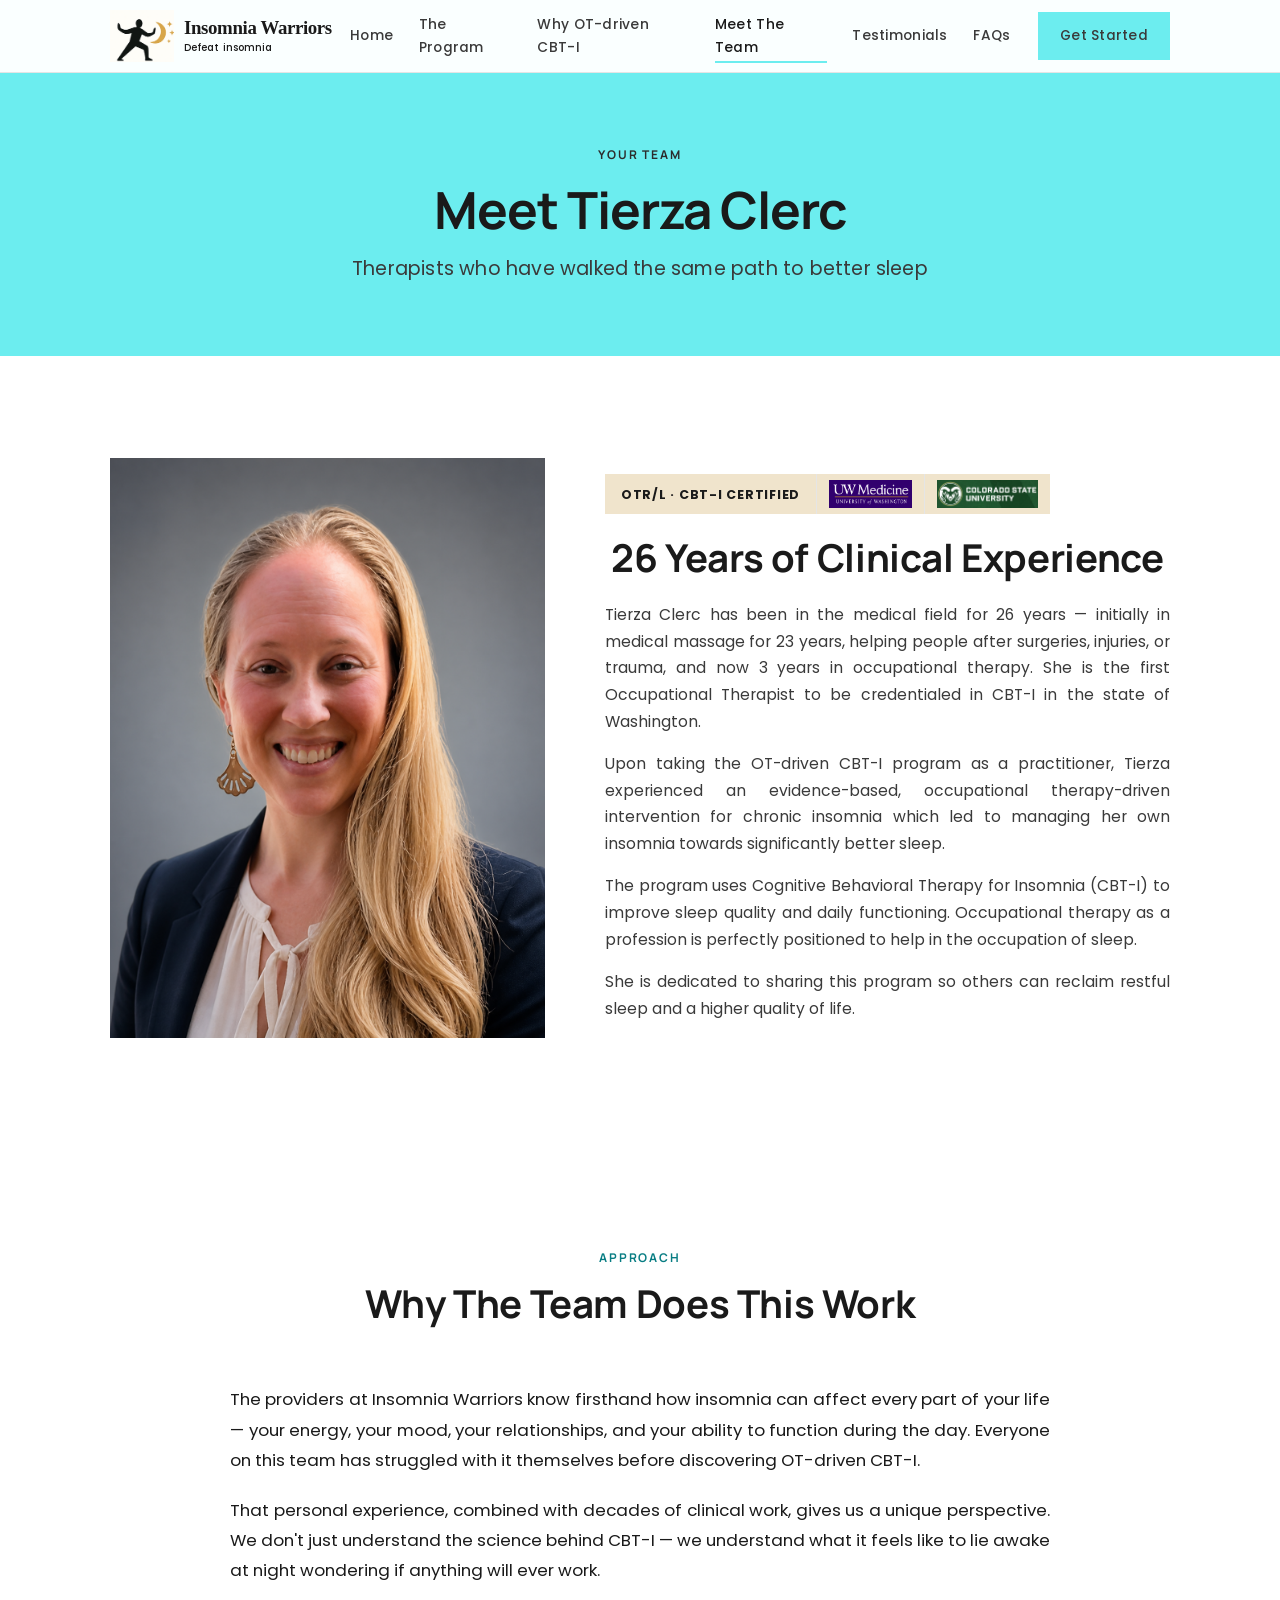
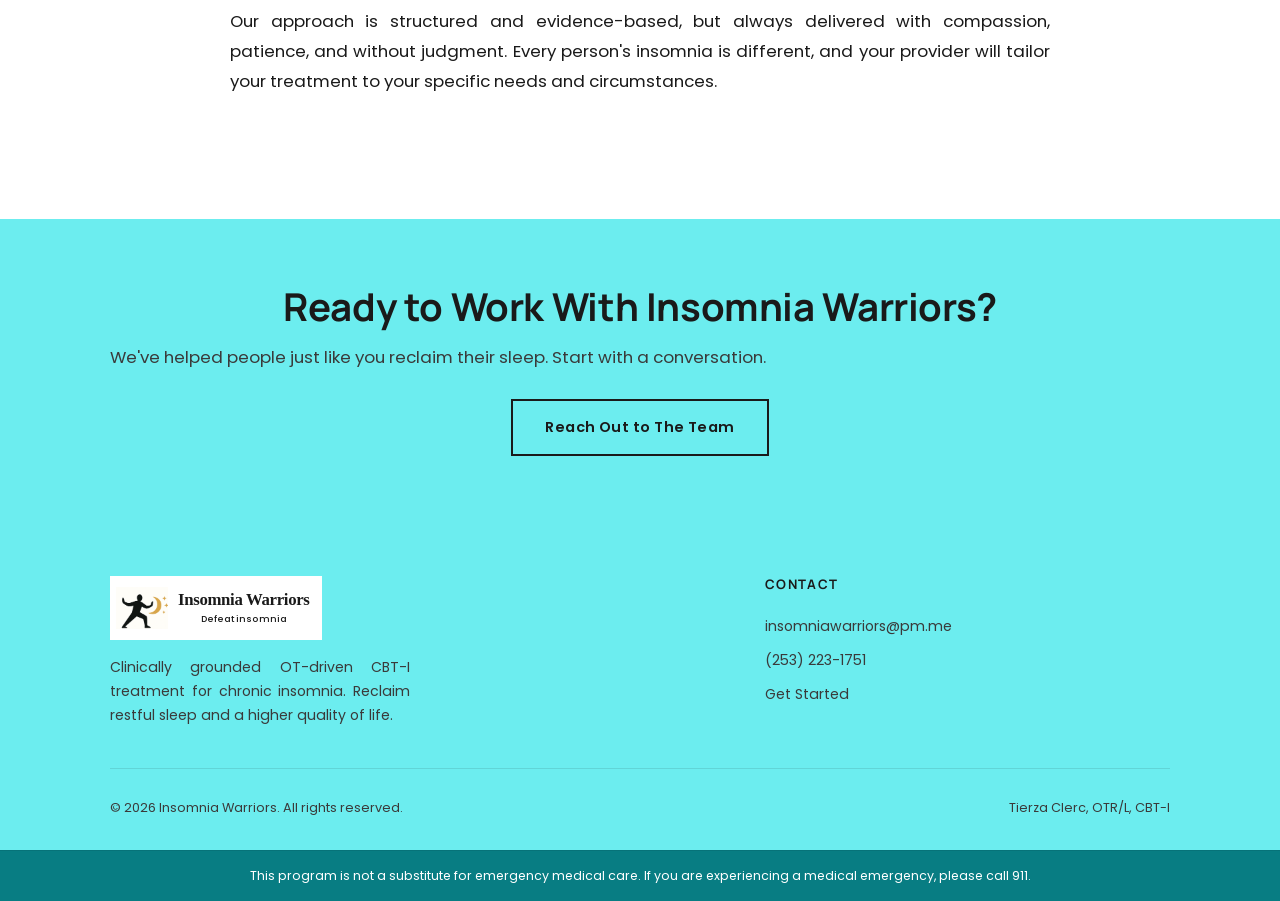
==== commit 843123bb: "Generate site from contents.md" ====
--- a/about.html
+++ b/about.html
@@ -127,7 +127,7 @@
           <div class="split-lead">
             <h2>26 Years of Clinical Experience</h2>
           </div>
-          <p>Tierza Clerc has been in the medical field for 26 years — initially in medical massage for 23 years, helping people after surgeries, injuries, or trauma, and now 3 years in occupational therapy.</p>
+          <p>Tierza Clerc has been in the medical field for 26 years — initially in medical massage for 23 years, helping people after surgeries, injuries, or trauma, and now 3 years in occupational therapy. She is the first Occupational Therapist to be credentialed in CBT-I in the state of Washington.</p>
           <p>Upon taking the OT-driven CBT-I program as a practitioner, Tierza experienced an evidence-based, occupational therapy-driven intervention for chronic insomnia which led to managing her own insomnia towards significantly better sleep.</p>
           <p>The program uses Cognitive Behavioral Therapy for Insomnia (CBT-I) to improve sleep quality and daily functioning. Occupational therapy as a profession is perfectly positioned to help in the occupation of sleep.</p>
           <p>She is dedicated to sharing this program so others can reclaim restful sleep and a higher quality of life.</p>
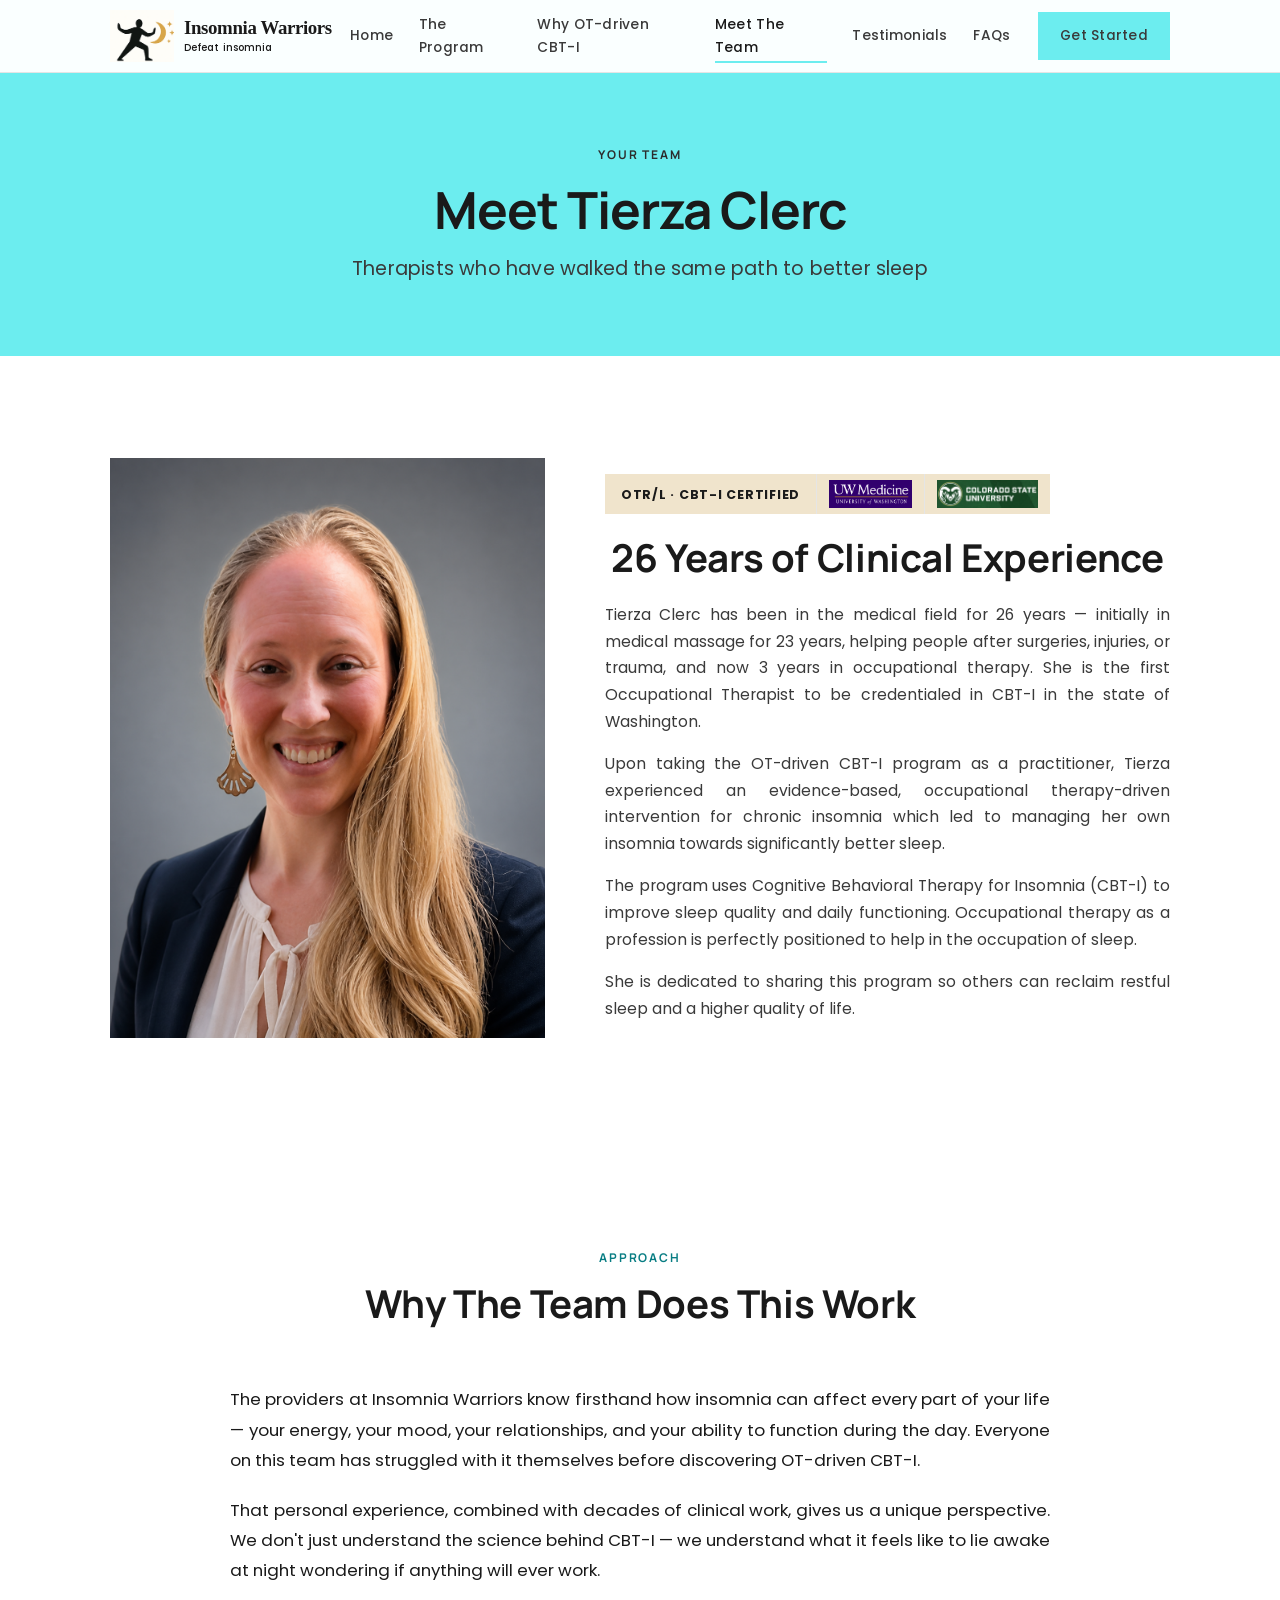
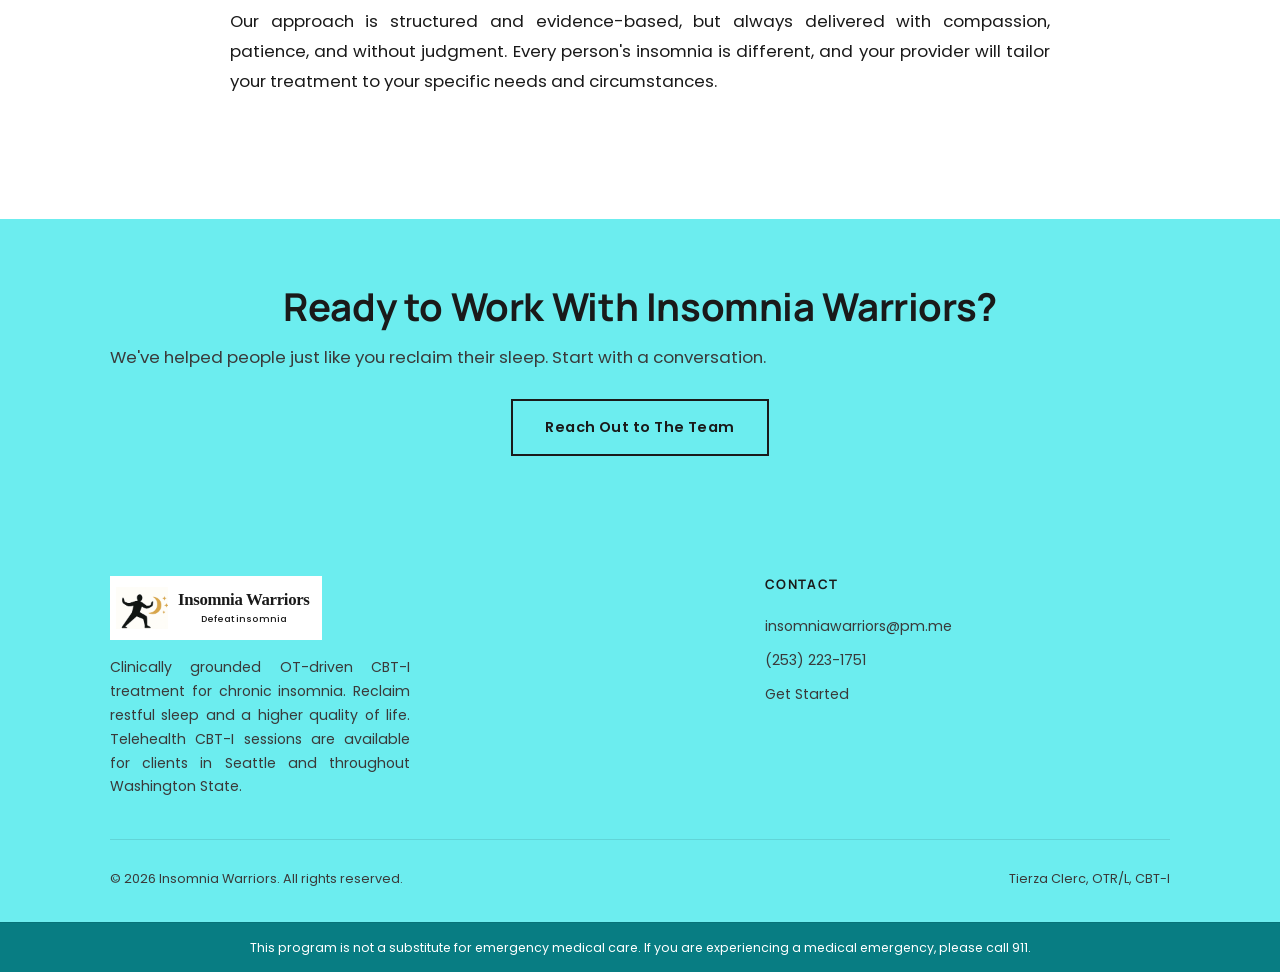
==== commit 3de9054e: "added footer" ====
--- a/about.html
+++ b/about.html
@@ -8,14 +8,18 @@
   <link rel="canonical" href="https://www.insomniawarriors.com/about.html">
   <meta property="og:title" content="Meet Tierza Clerc — Insomnia Warriors">
   <meta property="og:description" content="Meet Tierza Clerc, OTR/L, CBT-I — a therapist with 26 years of clinical experience who has walked the same path to better sleep.">
-  <meta property="og:image" content="https://www.insomniawarriors.com/images/logo.png">
+  <meta property="og:image" content="https://www.insomniawarriors.com/images/social-preview.png">
+  <meta property="og:image:width" content="1200">
+  <meta property="og:image:height" content="630">
+  <meta property="og:image:alt" content="Insomnia Warriors logo with the tagline Defeat insomnia">
   <meta property="og:url" content="https://www.insomniawarriors.com/about.html">
   <meta property="og:type" content="website">
   <meta property="og:site_name" content="Insomnia Warriors">
   <meta name="twitter:card" content="summary_large_image">
   <meta name="twitter:title" content="Meet Tierza Clerc — Insomnia Warriors">
   <meta name="twitter:description" content="Meet Tierza Clerc, OTR/L, CBT-I — a therapist with 26 years of clinical experience who has walked the same path to better sleep.">
-  <meta name="twitter:image" content="https://www.insomniawarriors.com/images/logo.png">
+  <meta name="twitter:image" content="https://www.insomniawarriors.com/images/social-preview.png">
+  <meta name="twitter:image:alt" content="Insomnia Warriors logo with the tagline Defeat insomnia">
   <link rel="icon" type="image/png" sizes="32x32" href="images/favicons/favicon-32x32.png">
   <link rel="icon" type="image/png" sizes="16x16" href="images/favicons/favicon-16x16.png">
   <link rel="icon" href="images/favicons/favicon.ico" sizes="any">
@@ -173,7 +177,7 @@
               <span class="logo-tagline">Defeat insomnia</span>
             </span>
           </a>
-          <p>Clinically grounded OT-driven CBT-I treatment for chronic insomnia. Reclaim restful sleep and a higher quality of life.</p>
+          <p>Clinically grounded OT-driven CBT-I treatment for chronic insomnia. Reclaim restful sleep and a higher quality of life. Telehealth CBT-I sessions are available for clients in Seattle and throughout Washington State.</p>
         </div>
         <div class="footer-links">
           <h4>Contact</h4>
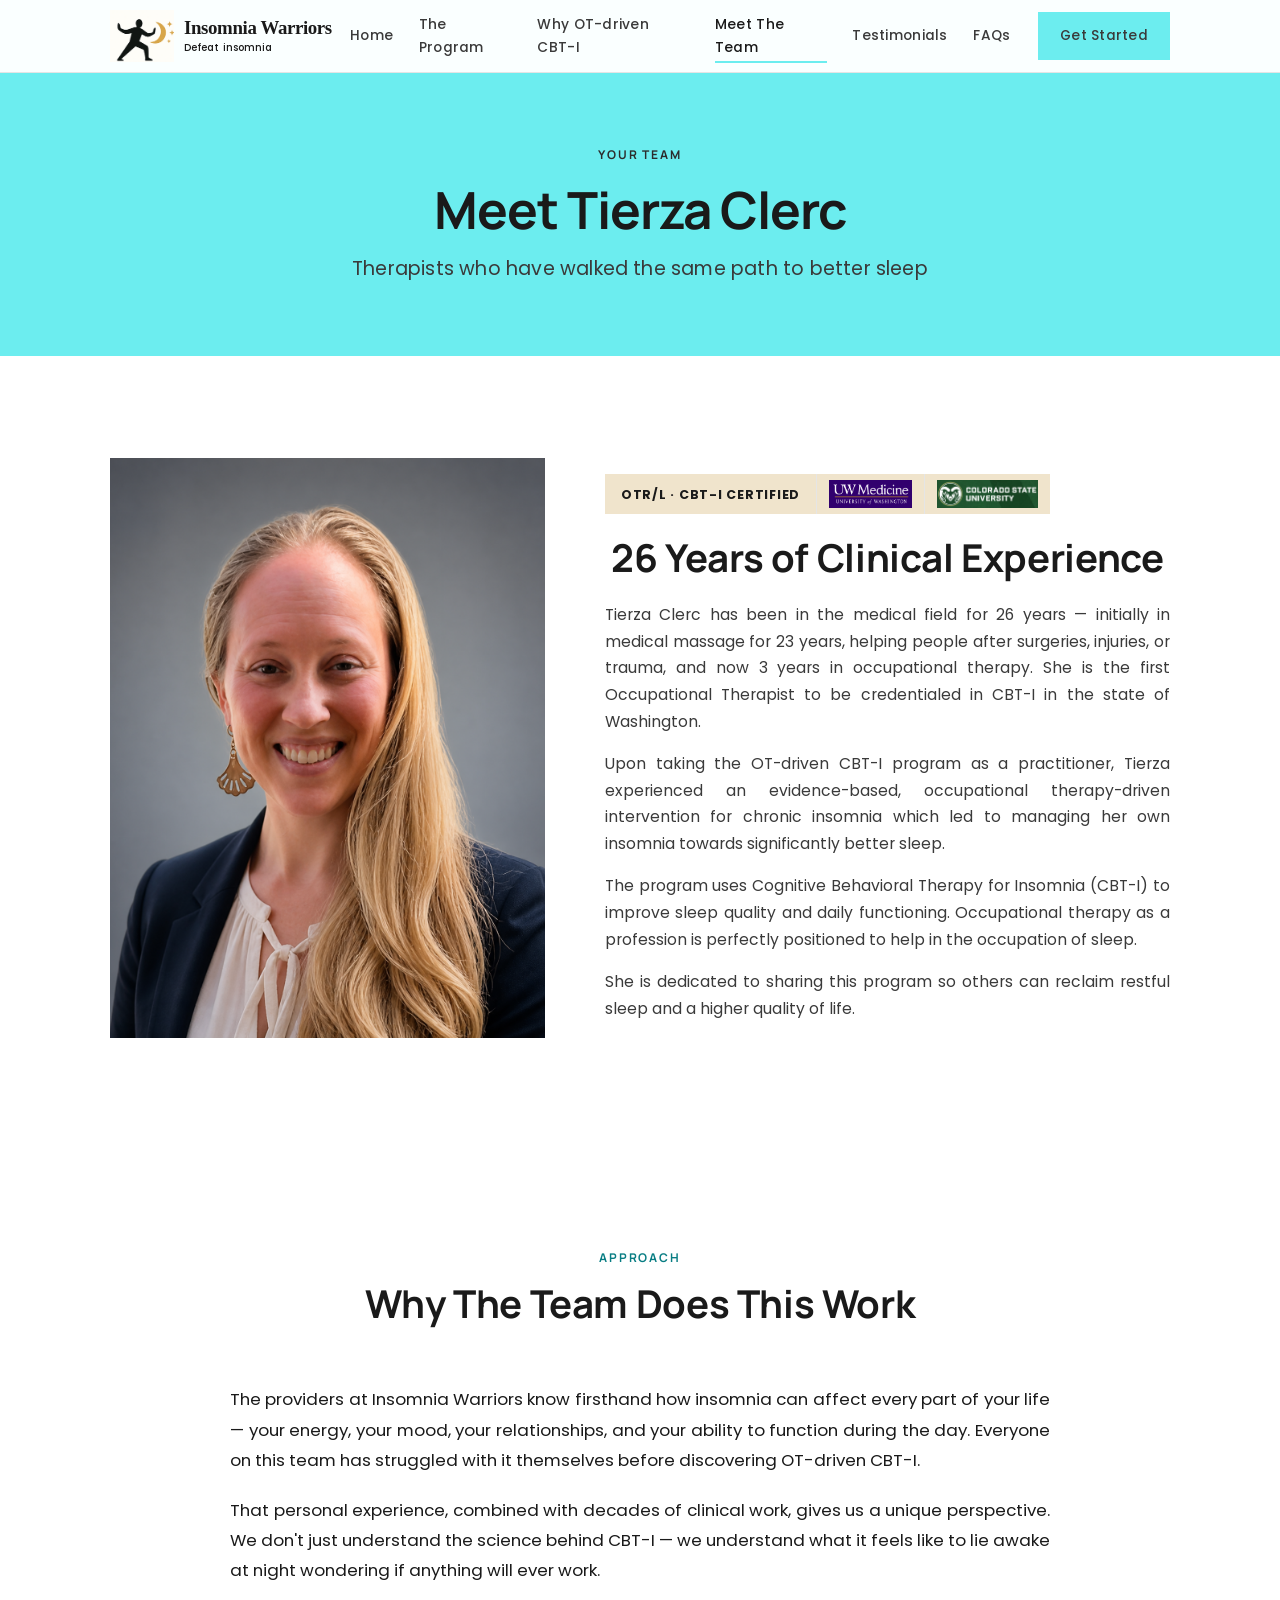
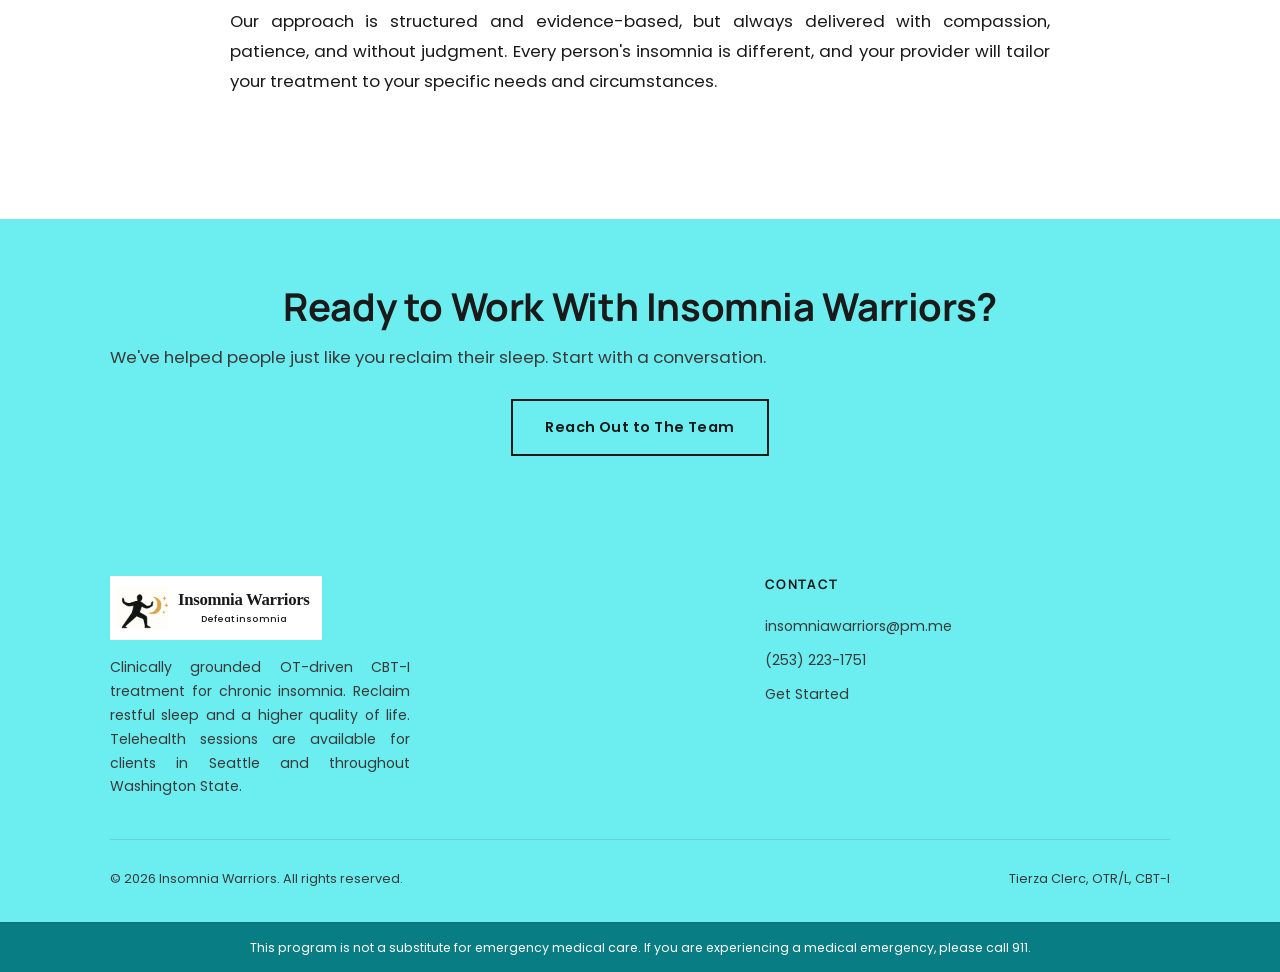
==== commit d4038311: "cleanup SEO" ====
--- a/about.html
+++ b/about.html
@@ -4,10 +4,10 @@
   <meta charset="UTF-8">
   <meta name="viewport" content="width=device-width, initial-scale=1.0">
   <title>Meet Tierza Clerc — Insomnia Warriors</title>
-  <meta name="description" content="Meet Tierza Clerc, OTR/L, CBT-I — a therapist with 26 years of clinical experience who has walked the same path to better sleep.">
+  <meta name="description" content="Meet Tierza Clerc, OTR/L, CBT-I — the first OT credentialed in CBT-I in Washington State with 26 years of clinical experience. She has walked the same path to better sleep.">
   <link rel="canonical" href="https://www.insomniawarriors.com/about.html">
   <meta property="og:title" content="Meet Tierza Clerc — Insomnia Warriors">
-  <meta property="og:description" content="Meet Tierza Clerc, OTR/L, CBT-I — a therapist with 26 years of clinical experience who has walked the same path to better sleep.">
+  <meta property="og:description" content="Meet Tierza Clerc, OTR/L, CBT-I — the first OT credentialed in CBT-I in Washington State with 26 years of clinical experience. She has walked the same path to better sleep.">
   <meta property="og:image" content="https://www.insomniawarriors.com/images/social-preview.png">
   <meta property="og:image:width" content="1200">
   <meta property="og:image:height" content="630">
@@ -17,7 +17,7 @@
   <meta property="og:site_name" content="Insomnia Warriors">
   <meta name="twitter:card" content="summary_large_image">
   <meta name="twitter:title" content="Meet Tierza Clerc — Insomnia Warriors">
-  <meta name="twitter:description" content="Meet Tierza Clerc, OTR/L, CBT-I — a therapist with 26 years of clinical experience who has walked the same path to better sleep.">
+  <meta name="twitter:description" content="Meet Tierza Clerc, OTR/L, CBT-I — the first OT credentialed in CBT-I in Washington State with 26 years of clinical experience. She has walked the same path to better sleep.">
   <meta name="twitter:image" content="https://www.insomniawarriors.com/images/social-preview.png">
   <meta name="twitter:image:alt" content="Insomnia Warriors logo with the tagline Defeat insomnia">
   <link rel="icon" type="image/png" sizes="32x32" href="images/favicons/favicon-32x32.png">
@@ -36,7 +36,7 @@
     "@type": "Person",
     "name": "Tierza Clerc",
     "jobTitle": "Occupational Therapist & CBT-I Provider",
-    "description": "Tierza Clerc has been in the medical field for 26 years — initially in medical massage for 23 years and now 3 years in occupational therapy. She is CBT-I certified and dedicated to helping people reclaim restful sleep.",
+    "description": "Tierza Clerc has been in the medical field for 26 years in occupational therapy and medical massage. She is OTR/L and CBT-I certified and dedicated to helping people reclaim restful sleep.",
     "image": "https://www.insomniawarriors.com/images/tierza-clerc.png",
     "url": "https://www.insomniawarriors.com/about.html",
     "worksFor": {
@@ -177,7 +177,7 @@
               <span class="logo-tagline">Defeat insomnia</span>
             </span>
           </a>
-          <p>Clinically grounded OT-driven CBT-I treatment for chronic insomnia. Reclaim restful sleep and a higher quality of life. Telehealth CBT-I sessions are available for clients in Seattle and throughout Washington State.</p>
+          <p>Clinically grounded OT-driven CBT-I treatment for chronic insomnia. Reclaim restful sleep and a higher quality of life. Telehealth sessions are available for clients in Seattle and throughout Washington State.</p>
         </div>
         <div class="footer-links">
           <h4>Contact</h4>
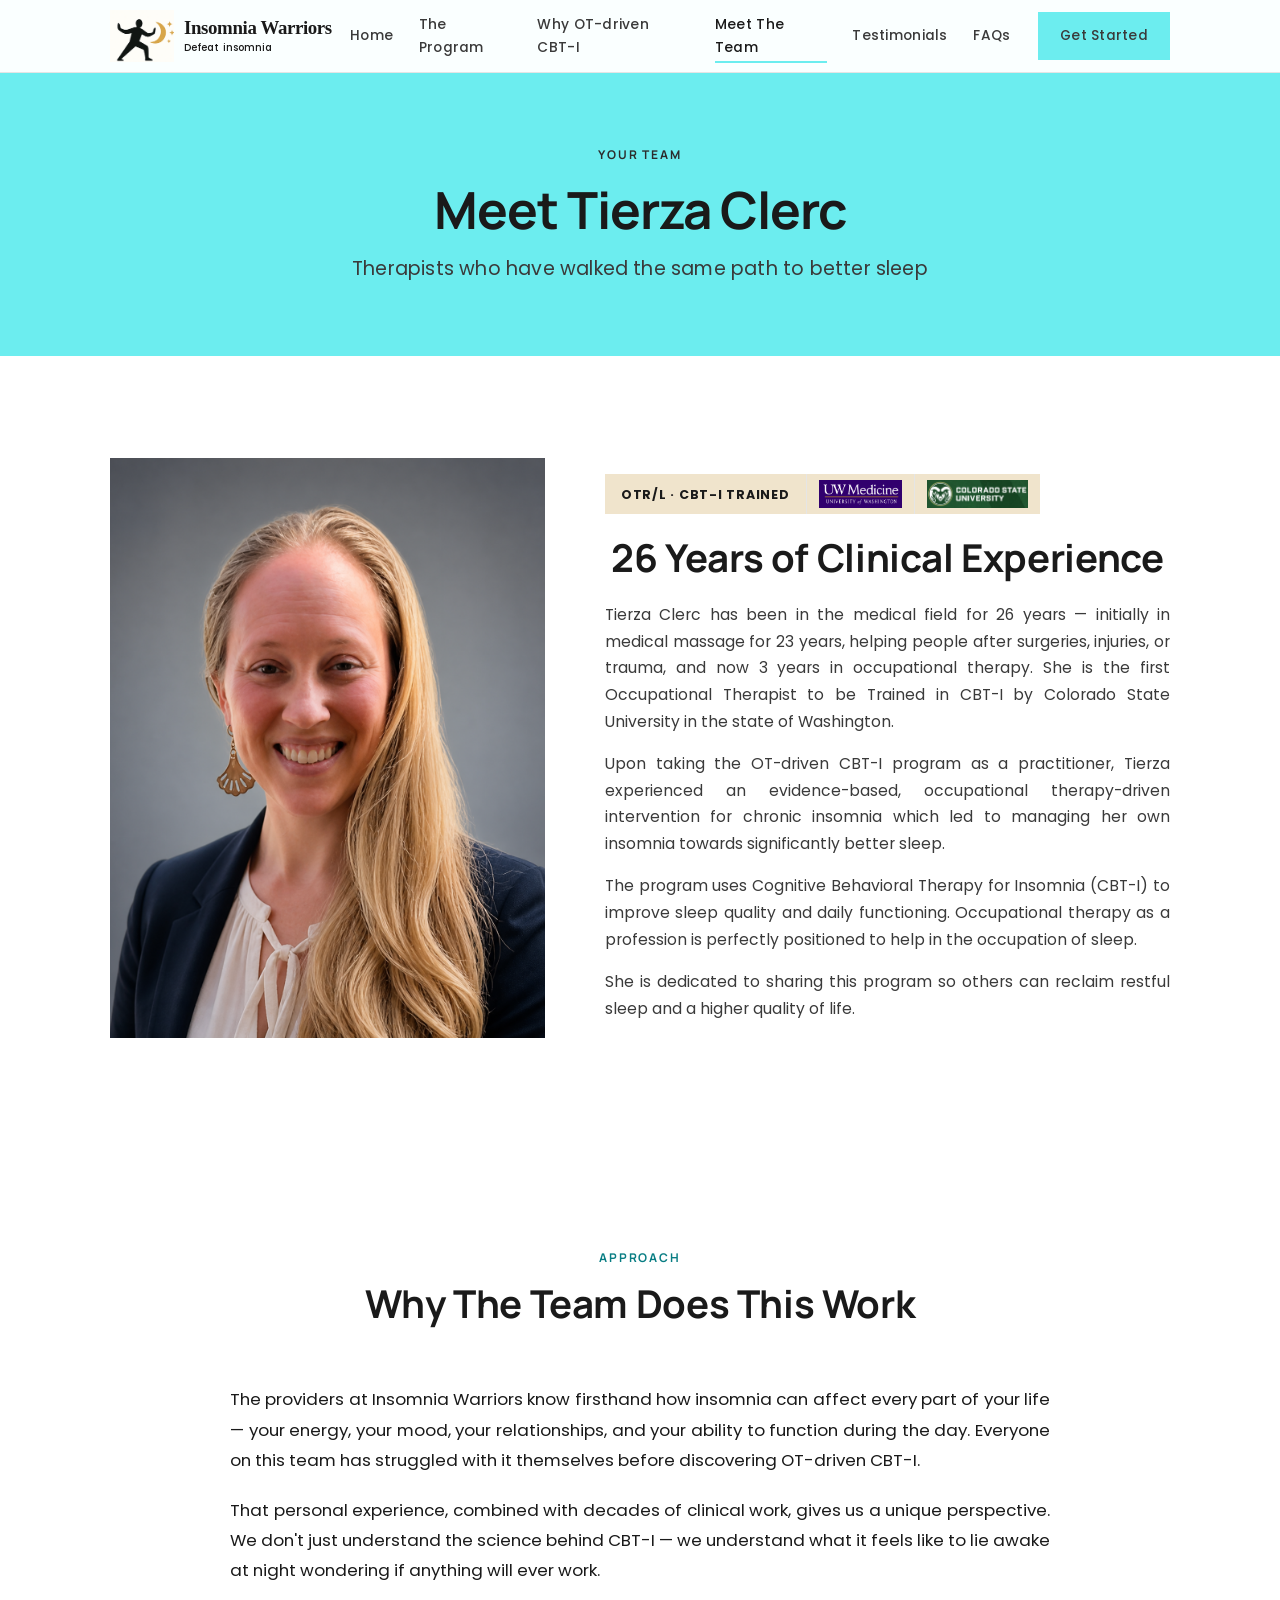
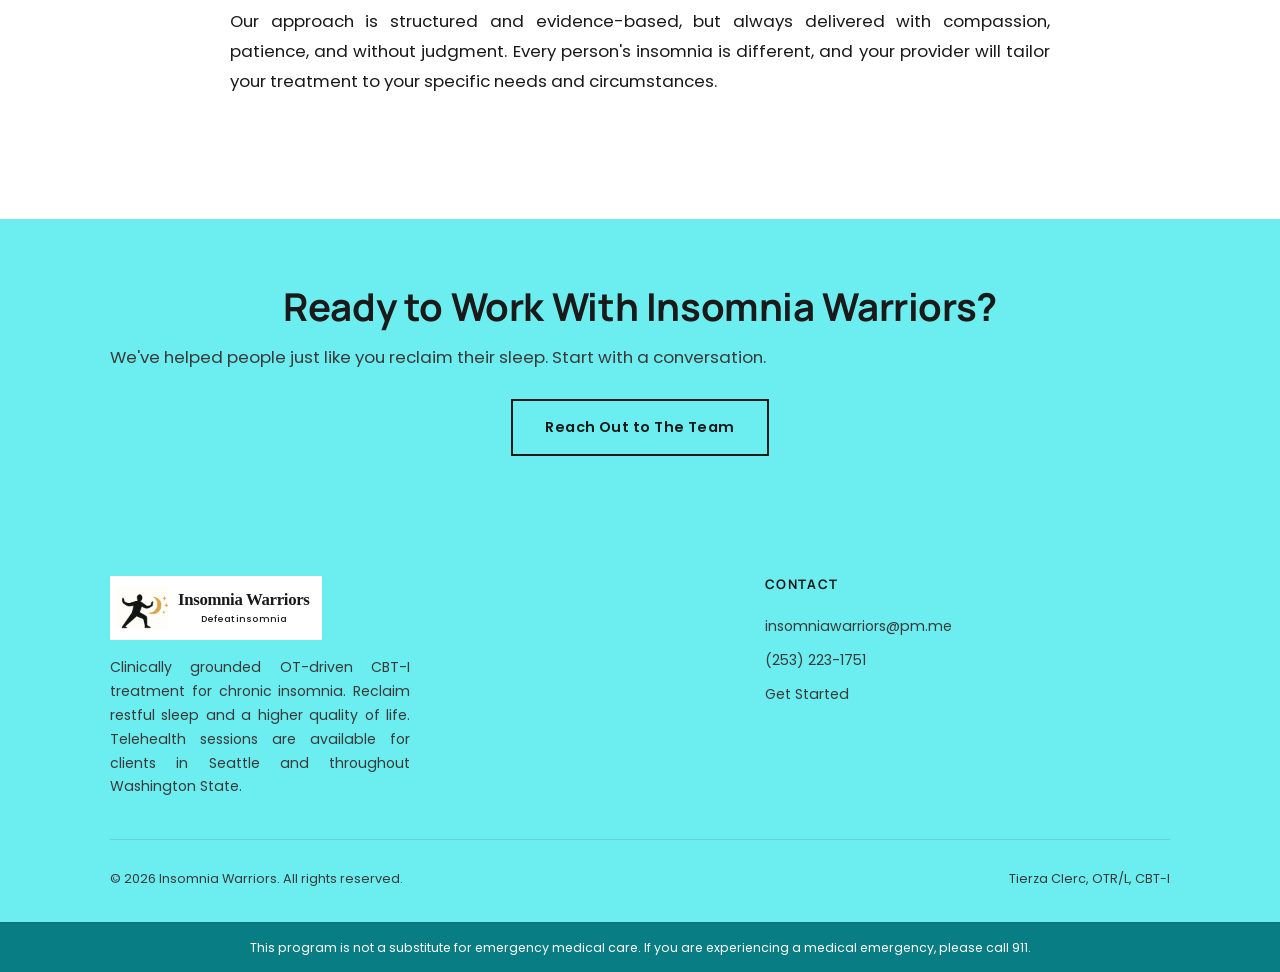
==== commit 92c9e684: "Generate site from contents.md" ====
--- a/about.html
+++ b/about.html
@@ -4,22 +4,23 @@
   <meta charset="UTF-8">
   <meta name="viewport" content="width=device-width, initial-scale=1.0">
   <title>Meet Tierza Clerc — Insomnia Warriors</title>
-  <meta name="description" content="Meet Tierza Clerc, OTR/L, CBT-I — the first OT credentialed in CBT-I in Washington State with 26 years of clinical experience. She has walked the same path to better sleep.">
+  <meta name="description" content="Meet Tierza Clerc, OTR/L, CBT-I — the first OT trained in CBT-I in Washington State with 26 years of clinical experience. She has walked the same path to better sleep.">
+  <meta name="robots" content="max-image-preview:large">
   <link rel="canonical" href="https://www.insomniawarriors.com/about.html">
   <meta property="og:title" content="Meet Tierza Clerc — Insomnia Warriors">
-  <meta property="og:description" content="Meet Tierza Clerc, OTR/L, CBT-I — the first OT credentialed in CBT-I in Washington State with 26 years of clinical experience. She has walked the same path to better sleep.">
-  <meta property="og:image" content="https://www.insomniawarriors.com/images/social-preview.png">
-  <meta property="og:image:width" content="1200">
-  <meta property="og:image:height" content="630">
-  <meta property="og:image:alt" content="Insomnia Warriors logo with the tagline Defeat insomnia">
+  <meta property="og:description" content="Meet Tierza Clerc, OTR/L, CBT-I — the first OT trained in CBT-I in Washington State with 26 years of clinical experience. She has walked the same path to better sleep.">
+  <meta property="og:image" content="https://www.insomniawarriors.com/images/tierza-clerc-ot-driven-cbti-seattle.png">
+  <meta property="og:image:width" content="1092">
+  <meta property="og:image:height" content="1441">
+  <meta property="og:image:alt" content="Tierza Clerc, OTR/L, CBT-I, Occupational Therapist providing CBT-I telehealth in Washington State">
   <meta property="og:url" content="https://www.insomniawarriors.com/about.html">
   <meta property="og:type" content="website">
   <meta property="og:site_name" content="Insomnia Warriors">
   <meta name="twitter:card" content="summary_large_image">
   <meta name="twitter:title" content="Meet Tierza Clerc — Insomnia Warriors">
-  <meta name="twitter:description" content="Meet Tierza Clerc, OTR/L, CBT-I — the first OT credentialed in CBT-I in Washington State with 26 years of clinical experience. She has walked the same path to better sleep.">
-  <meta name="twitter:image" content="https://www.insomniawarriors.com/images/social-preview.png">
-  <meta name="twitter:image:alt" content="Insomnia Warriors logo with the tagline Defeat insomnia">
+  <meta name="twitter:description" content="Meet Tierza Clerc, OTR/L, CBT-I — the first OT trained in CBT-I in Washington State with 26 years of clinical experience. She has walked the same path to better sleep.">
+  <meta name="twitter:image" content="https://www.insomniawarriors.com/images/tierza-clerc-ot-driven-cbti-seattle.png">
+  <meta name="twitter:image:alt" content="Tierza Clerc, OTR/L, CBT-I, Occupational Therapist providing CBT-I telehealth in Washington State">
   <link rel="icon" type="image/png" sizes="32x32" href="images/favicons/favicon-32x32.png">
   <link rel="icon" type="image/png" sizes="16x16" href="images/favicons/favicon-16x16.png">
   <link rel="icon" href="images/favicons/favicon.ico" sizes="any">
@@ -33,45 +34,64 @@
   <script type="application/ld+json">
   {
     "@context": "https://schema.org",
-    "@type": "Person",
-    "name": "Tierza Clerc",
-    "jobTitle": "Occupational Therapist & CBT-I Provider",
-    "description": "Tierza Clerc has been in the medical field for 26 years in occupational therapy and medical massage. She is OTR/L and CBT-I certified and dedicated to helping people reclaim restful sleep.",
-    "image": "https://www.insomniawarriors.com/images/tierza-clerc.png",
-    "url": "https://www.insomniawarriors.com/about.html",
-    "worksFor": {
-        "@type": "MedicalBusiness",
-        "name": "Insomnia Warriors",
-        "url": "https://www.insomniawarriors.com/"
-    },
-    "credential": [
+    "@graph": [
         {
-            "@type": "EducationalOccupationalCredential",
-            "credentialCategory": "OTR/L"
+            "@type": "ProfilePage",
+            "@id": "https://www.insomniawarriors.com/about.html#webpage",
+            "name": "Meet Tierza Clerc — Insomnia Warriors",
+            "description": "Meet Tierza Clerc, OTR/L, CBT-I — the first OT trained in CBT-I in Washington State with 26 years of clinical experience. She has walked the same path to better sleep.",
+            "url": "https://www.insomniawarriors.com/about.html",
+            "primaryImageOfPage": {
+                "@type": "ImageObject",
+                "url": "https://www.insomniawarriors.com/images/tierza-clerc-ot-driven-cbti-seattle.png"
+            },
+            "mainEntity": {
+                "@id": "https://www.insomniawarriors.com/about.html#tierza-clerc"
+            }
         },
         {
-            "@type": "EducationalOccupationalCredential",
-            "credentialCategory": "CBT-I Certified"
+            "@type": "Person",
+            "@id": "https://www.insomniawarriors.com/about.html#tierza-clerc",
+            "name": "Tierza Clerc",
+            "jobTitle": "Occupational Therapist & CBT-I Provider",
+            "description": "Tierza Clerc has been in the medical field for 26 years in occupational therapy and medical massage. She is OTR/L and CBT-I trained and dedicated to helping people reclaim restful sleep.",
+            "image": "https://www.insomniawarriors.com/images/tierza-clerc-ot-driven-cbti-seattle.png",
+            "url": "https://www.insomniawarriors.com/about.html",
+            "worksFor": {
+                "@type": "MedicalBusiness",
+                "name": "Insomnia Warriors",
+                "url": "https://www.insomniawarriors.com/"
+            },
+            "credential": [
+                {
+                    "@type": "EducationalOccupationalCredential",
+                    "credentialCategory": "OTR/L"
+                },
+                {
+                    "@type": "EducationalOccupationalCredential",
+                    "credentialCategory": "CBT-I Certified"
+                }
+            ],
+            "alumniOf": [
+                {
+                    "@type": "CollegeOrUniversity",
+                    "name": "UW Medicine",
+                    "url": "https://www.uwmedicine.org"
+                },
+                {
+                    "@type": "CollegeOrUniversity",
+                    "name": "Colorado State University",
+                    "url": "https://www.colostate.edu"
+                }
+            ],
+            "knowsAbout": [
+                "Cognitive Behavioral Therapy for Insomnia",
+                "CBT-I",
+                "Occupational Therapy",
+                "Chronic Insomnia",
+                "Sleep Medicine"
+            ]
         }
-    ],
-    "alumniOf": [
-        {
-            "@type": "CollegeOrUniversity",
-            "name": "UW Medicine",
-            "url": "https://www.uwmedicine.org"
-        },
-        {
-            "@type": "CollegeOrUniversity",
-            "name": "Colorado State University",
-            "url": "https://www.colostate.edu"
-        }
-    ],
-    "knowsAbout": [
-        "Cognitive Behavioral Therapy for Insomnia",
-        "CBT-I",
-        "Occupational Therapy",
-        "Chronic Insomnia",
-        "Sleep Medicine"
     ]
 }
   </script>
@@ -118,11 +138,11 @@
     <div class="container">
       <div class="about-grid">
         <div class="about-image">
-          <img src="images/tierza-clerc.png" alt="Tierza Clerc, OTR/L, CBT-I">
+          <img src="images/tierza-clerc-ot-driven-cbti-seattle.png" alt="Tierza Clerc, OTR/L, CBT-I, Occupational Therapist providing CBT-I telehealth in Washington State">
         </div>
         <div class="about-content">
           <div class="credential-block">
-            <span class="credential-tag">OTR/L · CBT-I Certified</span>
+            <span class="credential-tag">OTR/L · CBT-I Trained</span>
             <div class="credentials-bar">
               <a href="https://www.uwmedicine.org" target="_blank" rel="noopener"><img src="images/uw-medicine.png" alt="UW Medicine"></a>
               <a href="https://www.colostate.edu" target="_blank" rel="noopener"><img src="images/colorado-state.png" alt="Colorado State University"></a>
@@ -131,7 +151,7 @@
           <div class="split-lead">
             <h2>26 Years of Clinical Experience</h2>
           </div>
-          <p>Tierza Clerc has been in the medical field for 26 years — initially in medical massage for 23 years, helping people after surgeries, injuries, or trauma, and now 3 years in occupational therapy. She is the first Occupational Therapist to be credentialed in CBT-I in the state of Washington.</p>
+          <p>Tierza Clerc has been in the medical field for 26 years — initially in medical massage for 23 years, helping people after surgeries, injuries, or trauma, and now 3 years in occupational therapy. She is the first Occupational Therapist to be Trained in CBT-I by Colorado State University in the state of Washington.</p>
           <p>Upon taking the OT-driven CBT-I program as a practitioner, Tierza experienced an evidence-based, occupational therapy-driven intervention for chronic insomnia which led to managing her own insomnia towards significantly better sleep.</p>
           <p>The program uses Cognitive Behavioral Therapy for Insomnia (CBT-I) to improve sleep quality and daily functioning. Occupational therapy as a profession is perfectly positioned to help in the occupation of sleep.</p>
           <p>She is dedicated to sharing this program so others can reclaim restful sleep and a higher quality of life.</p>
--- a/styles.css
+++ b/styles.css
@@ -375,12 +375,16 @@
 
 .hero-copy {
   color: var(--black);
-  margin-bottom: 28px;
+  margin-bottom: 14px;
   font-size: 1.1rem;
   font-weight: 400;
   line-height: 1.8;
   text-align: justify;
   text-align-last: left;
+}
+
+.hero-copy:last-of-type {
+  margin-bottom: 28px;
 }
 
 .hero-actions {
